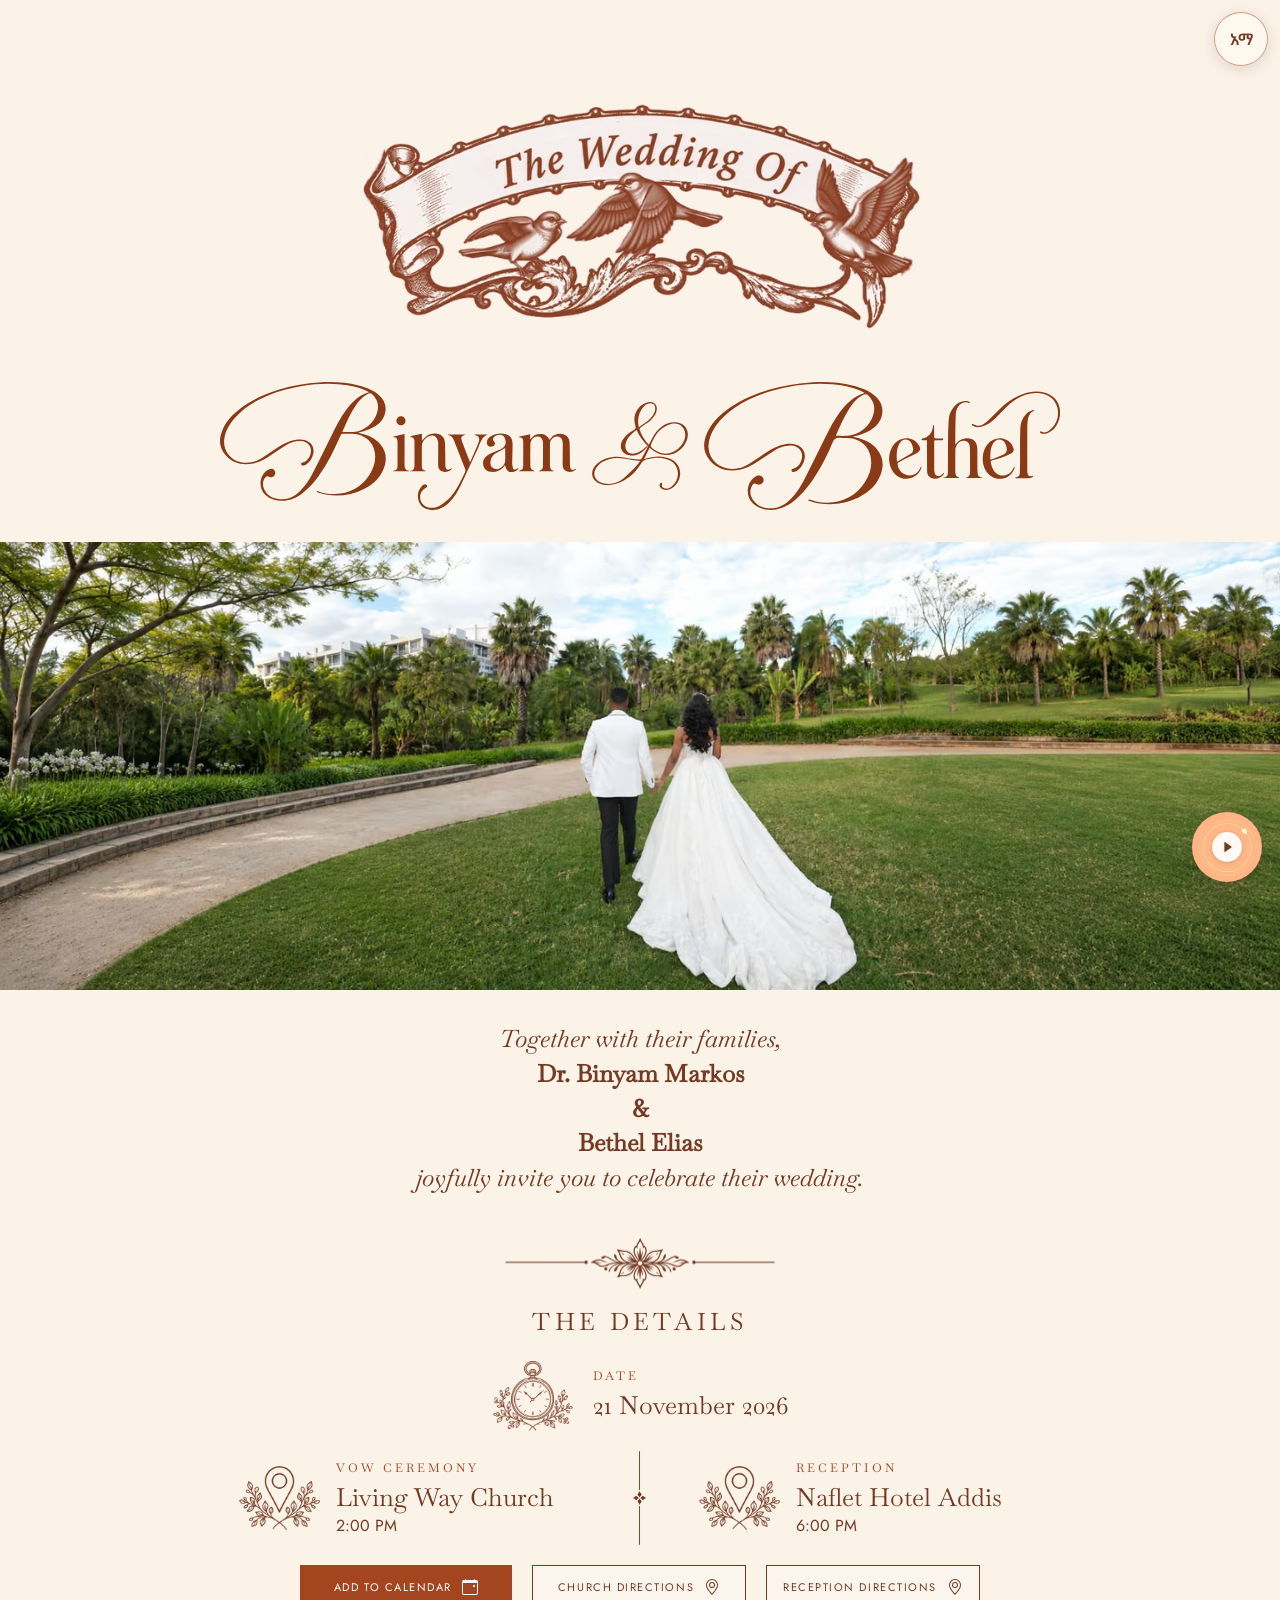
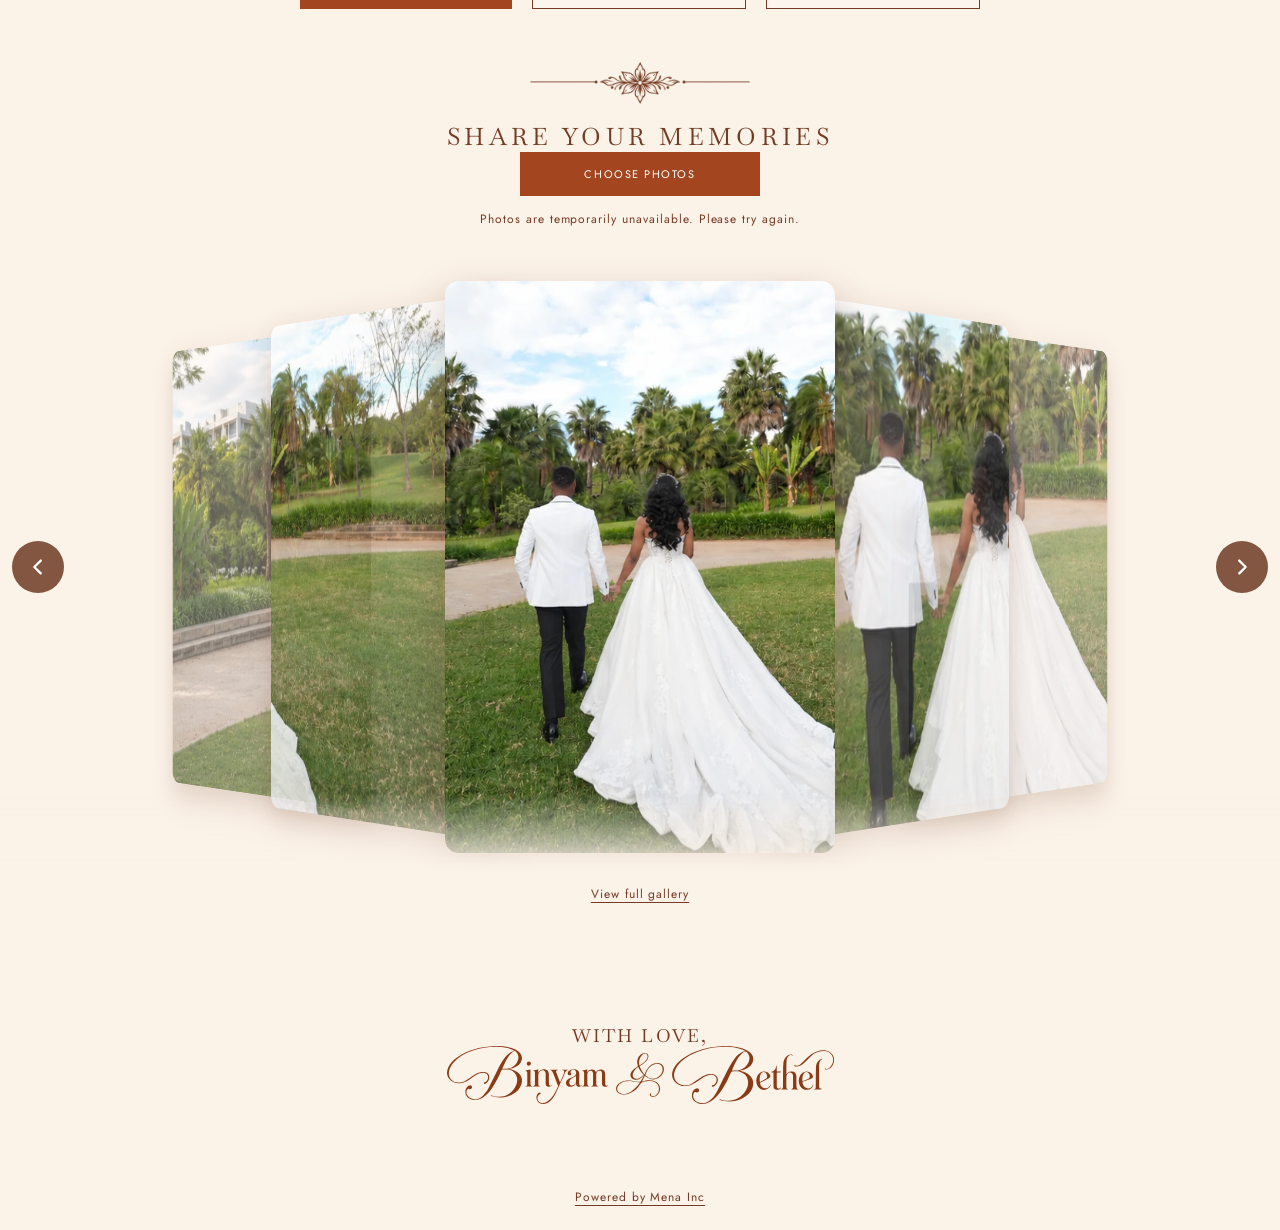
==== index.html @ ee1d6a3c "Publish invitation 399a0007" ====
<!doctype html>
<html lang="en">
<head>
<meta charset="utf-8">
<link rel="preconnect" href="https://bereket6244.github.io" crossorigin>
<meta name="viewport" content="width=device-width, initial-scale=1">
<link rel="icon" href="https://bereket6244.github.io/binyam-bethel-invite/images/biniyam-02.svg?v=2">
<title>Binyam &amp; Bethel | Wedding</title>
<meta name="description" content="Celebrate the wedding of Binyam and Bethel.">
<meta property="og:type" content="website">
<meta property="og:title" content="Binyam &amp; Bethel | Wedding Celebration">
<meta property="og:description" content="Celebrate the wedding of Binyam and Bethel.">
<meta name="twitter:card" content="summary_large_image">
<meta name="twitter:title" content="Binyam &amp; Bethel | Wedding Celebration">
<meta name="twitter:description" content="Celebrate the wedding of Binyam and Bethel.">
<script>(function(){var lang=new URLSearchParams(location.search).get('lang');if(lang!=='am'&&lang!=='en'){try{lang=localStorage.getItem('wedding-language')}catch(_){}}var am=lang==='am';document.documentElement.lang=am?'am':'en';document.documentElement.classList.toggle('lang-am',am);var names=am?['https://bereket6244.github.io/binyam-bethel-invite/images/biniyam-01.svg','https://bereket6244.github.io/binyam-bethel-invite/images/and-01.svg','https://bereket6244.github.io/binyam-bethel-invite/images/bethel-01.svg']:['https://bereket6244.github.io/binyam-bethel-invite/images/biniyam-02.svg?v=2','https://bereket6244.github.io/binyam-bethel-invite/images/and-03-01.svg','https://bereket6244.github.io/binyam-bethel-invite/images/bethel-02.svg'];names.forEach(function(src){var link=document.createElement('link');link.rel='preload';link.as='image';link.type='image/svg+xml';link.href=src;document.head.appendChild(link)})})();</script>
<script>document.documentElement.classList.add('js')</script>
<style>
@font-face{font-family:'Perfecto Calligraphy';src:url('https://bereket6244.github.io/binyam-bethel-invite/fonts/PerfectoCalligraphy.ttf') format('truetype');font-style:normal;font-weight:400;font-display:swap}
@font-face{font-family:'Baskervville';src:url('https://bereket6244.github.io/binyam-bethel-invite/fonts/baskervville-regular.woff2') format('woff2');font-style:normal;font-weight:400;font-display:swap}
@font-face{font-family:'Baskervville';src:url('https://bereket6244.github.io/binyam-bethel-invite/fonts/baskervville-italic.woff2') format('woff2');font-style:italic;font-weight:400;font-display:swap}
@font-face{font-family:'Jost';src:url('https://bereket6244.github.io/binyam-bethel-invite/fonts/jost-latin.woff2') format('woff2');font-style:normal;font-weight:300 500;font-display:swap}
@font-face{font-family:'Noto Sans Ethiopic';src:url('https://bereket6244.github.io/binyam-bethel-invite/fonts/NotoSansEthiopic-subset-v2.woff2') format('woff2');font-style:normal;font-weight:100 900;font-display:swap}
@font-face{font-family:'Noto Sans Ethiopic';src:url('https://bereket6244.github.io/binyam-bethel-invite/fonts/ethiopic-invitation-v1.woff2') format('woff2');font-style:normal;font-weight:100 900;font-display:swap;unicode-range:U+20-7E,U+B7,U+1201,U+1204-1206,U+1208-120E,U+1215,U+1218-121E,U+1220,U+1223,U+1225,U+1228-122B,U+122D-122E,U+1230-1233,U+1235,U+1237-1238,U+123B,U+123D,U+1240-1241,U+1243,U+1245-1246,U+124B,U+1260,U+1262-1266,U+1270-1279,U+127B-127D,U+1285,U+1290-1291,U+1293,U+1295,U+1299,U+129B,U+129D,U+12A0,U+12A4-12A5,U+12A8-12AB,U+12AD,U+12C8,U+12CB,U+12CD-12CE,U+12D3,U+12D5,U+12D8-12DD,U+12E3,U+12E8-12E9,U+12EB,U+12ED,U+12F0-12F3,U+12F5-12F6,U+1300,U+1305,U+1308-130D,U+1313,U+1320-1321,U+1323,U+1325,U+1328,U+132B,U+132D,U+133D,U+1348,U+134B,U+134D-134E,U+1352,U+1361-1364,U+2026}
@font-face{font-family:'Noto Ethiopic Switch';src:url('https://bereket6244.github.io/binyam-bethel-invite/fonts/NotoSansEthiopic-switch-v2.woff2') format('woff2');font-style:normal;font-weight:600;font-display:swap}
:root{--script-font:'Perfecto Calligraphy',cursive;--serif:'Baskerville','Baskervville',serif;--sans:'Jost',sans-serif;--ink:#743b24;--accent:#a34620;--bg:#fbf2e8}
*{box-sizing:border-box}
html{scroll-behavior:smooth}
html,body{margin:0;background:var(--bg)}
[hidden]{display:none!important}
a{color:var(--ink)}a:hover{color:var(--accent)}
.page{width:100%;background:var(--bg);color:var(--ink);font-family:var(--sans);overflow:hidden;font-size:18px}
.eyebrow{font-size:14px;letter-spacing:.2em;text-transform:uppercase;color:var(--accent)}
.h2{margin:0;font-family:var(--serif);font-weight:400;font-size:clamp(30px,6vw,40px);letter-spacing:.12em;text-transform:uppercase;line-height:1.2}
.btn{display:inline-flex;align-items:center;justify-content:center;min-height:52px;padding:0 30px;background:var(--accent);color:#fff;text-decoration:none;font-size:14px;letter-spacing:.16em;text-transform:uppercase}
.btn:hover{background:var(--ink);color:#fff}
.btn.ghost{background:transparent;color:var(--ink);border:1px solid var(--ink)}
.btn.ghost:hover{background:var(--ink);color:#fff}
.upload-input{position:absolute;width:1px;height:1px;padding:0;margin:-1px;overflow:hidden;clip-path:inset(50%);white-space:nowrap;border:0}
.upload-input:focus-visible+.upload-button{outline:3px solid var(--ink);outline-offset:3px}
/* Full flower illustrations stay inside each section, including their outer leaves. */
.floral{position:absolute;z-index:0;pointer-events:none;width:clamp(150px,25vw,300px)}
.floral img{display:block;width:100%;height:auto;object-fit:contain}
.floral.tl{top:0;left:0}
.floral.tr{top:0;right:0}
.floral.bl{bottom:0;left:0}
.floral.br{bottom:0;right:0}
.detail-flowers{display:flex;align-items:flex-end;justify-content:center;gap:clamp(24px,8vw,100px);max-width:640px;margin:56px auto 0;pointer-events:none}
.detail-flowers img{display:block;width:clamp(130px,28vw,220px);max-width:calc(50% - 12px);height:auto;object-fit:contain;opacity:.82}
/* names */
.banner-frame{--banner-width:700px;position:relative;width:min(100%,var(--banner-width));aspect-ratio:7/3;flex-shrink:0}
.banner-frame canvas{position:absolute;inset:0;width:100%;height:100%}.banner-frame img{display:block;width:100%;height:100%;object-fit:contain}
.hero-name{position:relative;margin:0;display:flex;flex-wrap:wrap;justify-content:center;align-items:center;column-gap:clamp(4px,1vw,12px);row-gap:0}
.name-art{position:relative;display:inline-flex;flex:none;align-items:center;justify-content:center;height:clamp(72px,10vw,130px)}
.name-binyam{aspect-ratio:290.95/104.6}
.name-bethel{aspect-ratio:290.95/104.6}
.name-ampersand{height:clamp(44px,6.8vw,88px);aspect-ratio:1233/1032}
.name-art img{position:absolute;inset:0;display:block;width:100%;height:100%;object-fit:contain;opacity:0}
.name-art.is-ready img{opacity:1}
.name-fallback{font-family:var(--script-font);font-weight:400;font-size:clamp(64px,11vw,115px);line-height:1;color:var(--ink);white-space:nowrap}
.name-ampersand .name-fallback{font-size:clamp(50px,7vw,80px);color:var(--ink)}
.js .name-fallback{display:none}
.js .name-art.is-slow .name-fallback{display:block}
.name-art.is-ready .name-fallback{display:none}
.invitation-name{display:block;font-weight:700;font-style:normal}
.invitation-name span{display:block}
/* invitation details */
.details-section{position:relative;padding:clamp(48px,8vw,80px) 20px clamp(24px,4vw,44px)}
.details-inner{max-width:1100px;margin:auto}
.details-ornament{display:block;width:min(58%,270px);height:52px;margin:0 auto 24px;background:var(--ink);-webkit-mask:url('https://bereket6244.github.io/binyam-bethel-invite/images/separator-icon-v2.webp') center/contain no-repeat;mask:url('https://bereket6244.github.io/binyam-bethel-invite/images/separator-icon-v2.webp') center/contain no-repeat}
.details-section h2{text-align:center;margin:0 0 14px;font-family:'Baskervville',serif;font-size:clamp(30px,5vw,44px);letter-spacing:.12em}
.details-separator{display:block;width:min(42%,190px);height:34px;margin:0 auto;background:var(--ink);-webkit-mask:url('https://bereket6244.github.io/binyam-bethel-invite/images/separator-icon-v2.webp') center/contain no-repeat;mask:url('https://bereket6244.github.io/binyam-bethel-invite/images/separator-icon-v2.webp') center/contain no-repeat}
.detail-grid{max-width:760px;margin:0 auto}
.detail-row{display:grid;grid-template-columns:110px minmax(0,1fr);align-items:center;gap:26px;min-height:128px}
.detail-art{display:block;width:100%;height:82px;background:var(--ink);-webkit-mask-position:right center;-webkit-mask-size:contain;-webkit-mask-repeat:no-repeat;mask-position:right center;mask-size:contain;mask-repeat:no-repeat}
.detail-art.clock{-webkit-mask-image:url('https://bereket6244.github.io/binyam-bethel-invite/images/clock-icon-v2.webp');mask-image:url('https://bereket6244.github.io/binyam-bethel-invite/images/clock-icon-v2.webp')}
.detail-art.location{-webkit-mask-image:url('https://bereket6244.github.io/binyam-bethel-invite/images/location-icon-v2.webp');mask-image:url('https://bereket6244.github.io/binyam-bethel-invite/images/location-icon-v2.webp')}
.detail-art.location{height:66px}
.detail-copy .eyebrow{font-family:var(--serif);font-size:18px;letter-spacing:.25em}
.detail-main{font-family:'Baskervville',serif;font-weight:400;font-size:clamp(26px,4vw,38px);line-height:1.15;margin:10px 0 4px}
.detail-sub{font-size:clamp(17px,2.8vw,23px);line-height:1.25;margin:0}
.details-actions{display:grid;gap:14px;margin:26px auto 0;max-width:500px}
.details-actions .btn{width:100%;min-height:54px;padding-inline:16px;gap:12px;font-size:clamp(13px,2vw,16px);letter-spacing:.14em}
.details-actions .btn.ghost{background:rgba(255,255,255,.22)}
.share-memories{text-align:center;margin:52px auto 0;max-width:760px}
.share-separator{width:min(70%,220px);height:44px;margin:0 auto 18px}
.share-memories h2{margin-bottom:12px}
.share-memories p{line-height:1.6;margin:0 auto 22px}
.share-memories .upload-button{width:240px;min-height:44px;padding:0 10px;font-size:11px;letter-spacing:.14em;cursor:pointer}
.share-memories .upload-status{min-height:0;margin:14px auto 0}
.share-memories .upload-status:empty{display:none}
.gallery-section{position:relative;padding:0 0 clamp(24px,5vw,48px);text-align:center}
.site-footer{position:relative;padding:48px 20px 72px;text-align:center}
.site-footer .closing-line{position:relative;z-index:1;margin:0 auto;color:var(--ink)}
.site-credit{padding:12px 20px 24px;text-align:center;font-family:var(--sans);font-size:12px;letter-spacing:.08em}
.site-credit a{color:var(--ink);text-decoration:underline;text-underline-offset:4px}
.closing-intro{display:block;font-family:'Baskervville',serif;font-weight:400;font-size:clamp(15px,2vw,18px);letter-spacing:.12em;text-transform:uppercase;line-height:1.2}
.closing-names{display:flex;flex-wrap:nowrap;justify-content:center;align-items:center;gap:clamp(2px,.5vw,6px)}
.closing-names .name-art{height:clamp(43px,5vw,58px)}
.closing-names .name-ampersand{height:clamp(33px,3.8vw,44px)}
.closing-names .name-fallback{font-size:clamp(36px,5vw,52px)}
.closing-names .name-ampersand .name-fallback{font-size:clamp(30px,3.8vw,42px)}
.closing-host{display:none}
.button-icon{display:inline-block;width:20px;height:20px;flex:none;background:currentColor;-webkit-mask-position:center;-webkit-mask-size:contain;-webkit-mask-repeat:no-repeat;mask-position:center;mask-size:contain;mask-repeat:no-repeat}
.button-icon.calendar{-webkit-mask-image:url('https://bereket6244.github.io/binyam-bethel-invite/images/calendar-icon.svg');mask-image:url('https://bereket6244.github.io/binyam-bethel-invite/images/calendar-icon.svg')}
.button-icon.pin{-webkit-mask-image:url('https://bereket6244.github.io/binyam-bethel-invite/images/map-pin-icon.svg');mask-image:url('https://bereket6244.github.io/binyam-bethel-invite/images/map-pin-icon.svg')}
@media (min-width:900px){
 .details-section{padding-top:42px;padding-bottom:28px}
 .details-ornament{margin-bottom:18px}
 .details-section h2{font-size:24px;letter-spacing:.18em;margin-bottom:0}
 .details-inner>.details-separator{display:none}
 .detail-grid{display:grid;grid-template-columns:minmax(0,1fr) 100px minmax(0,1fr);align-items:center;max-width:820px;margin-top:8px}
 .detail-row{min-height:102px}
 .detail-row:first-child{grid-template-columns:130px minmax(0,1fr);gap:19px;padding-left:12px}
 .detail-row:last-child{grid-template-columns:105px minmax(0,1fr);gap:12px;padding-left:25px}
 .detail-art{height:78px}
 .detail-art.location{height:64px}
 .detail-divider{width:94px;height:16px;transform:rotate(90deg);justify-self:center;margin:0;-webkit-mask-image:url('https://bereket6244.github.io/binyam-bethel-invite/images/minimal-divider-v2.webp');mask-image:url('https://bereket6244.github.io/binyam-bethel-invite/images/minimal-divider-v2.webp')}
 .detail-copy .eyebrow{font-size:12px;font-weight:400;letter-spacing:.25em}
 .detail-main{font-size:25px;margin:7px 0 4px}
 .detail-sub{font-size:16px}
 .details-actions{display:flex;max-width:500px;gap:20px;margin-top:16px}
 .details-actions .btn{flex:1;width:auto;min-height:44px;padding:0 10px;gap:10px;font-size:11px;letter-spacing:.14em;white-space:nowrap}
 .details-actions .button-icon{width:16px;height:16px}
}
/* gallery */
.stage{position:relative;height:clamp(400px,74vw,620px);perspective:1500px;overflow:hidden}
.stage::after{content:"";position:absolute;inset:auto 0 0;height:clamp(56px,8vw,84px);background:linear-gradient(to bottom,rgba(251,242,232,0),var(--bg) 95%);pointer-events:none;z-index:40}
.slide{position:absolute;top:24px;bottom:24px;left:50%;width:clamp(220px,38vw,390px);border:0;padding:0;border-radius:14px;background-color:#ddd;background-repeat:no-repeat;box-shadow:0 18px 40px rgba(106,57,32,.28);cursor:pointer;transition:transform 1s cubic-bezier(.22,.7,.2,1),opacity 1s ease}
/* Placeholder crops of one photo. To use separate photos, replace each rule with e.g.
   .g0{background-image:url(https://bereket6244.github.io/binyam-bethel-invite/images/gallery-1.jpg);background-size:cover;background-position:center} */
.stage.is-near .g0,.stage.is-near .g1,.stage.is-near .g2,.stage.is-near .g3,.stage.is-near .g4,.stage.is-near .g5,.stage.is-near .g6{background-image:url(https://bereket6244.github.io/binyam-bethel-invite/images/garden-walk.webp)}
.g0{background-size:auto 100%;background-position:54% 50%}
.g1{background-size:auto 170%;background-position:48.5% 50%}
.g2{background-size:auto 160%;background-position:56.5% 63%}
.g3{background-size:auto 240%;background-position:51.5% 60%}
.g4{background-size:auto 140%;background-position:61% 95%}
.g5{background-size:auto 150%;background-position:25% 40%}
.g6{background-size:auto 120%;background-position:78% 50%}
.arrow{position:absolute;top:50%;margin-top:-26px;width:52px;height:52px;border-radius:50%;border:0;background:rgba(103,52,29,.82);color:#fff;cursor:pointer;z-index:30;display:flex;align-items:center;justify-content:center}
.arrow:hover{background:var(--ink)}
.hero-photo{display:block;width:100%;height:auto;object-fit:contain}
.hero-photo{position:relative}
.js .hero-photo{opacity:0}
.js .hero-photo.is-loaded{opacity:1;transition:opacity .2s ease}
.hero-photo-wrap{left:-20px;width:100vw;max-width:none}
@media (min-width:768px){

 .hero-photo{width:100%;height:auto;aspect-ratio:20/7;object-fit:contain;object-position:center}
}
@media (max-width:640px){
 .page{font-size:19px}
 .btn{width:100%}
 .banner-frame{width:calc(100% + 40px);max-width:none}
 .hero-name{display:grid;grid-template-columns:auto auto;grid-template-areas:'bride and' 'groom groom';column-gap:4px;row-gap:0}
 .hero-name .name-binyam{grid-area:bride}
 .hero-name .name-ampersand{grid-area:and}
 .hero-name .name-bethel{grid-area:groom;justify-self:center}
 .hero-name .name-binyam{height:clamp(64px,21vw,92px)}
 .hero-name .name-ampersand{height:clamp(38px,12vw,56px)}
 .hero-name .name-bethel{height:clamp(76px,24vw,106px);margin-top:3px}
 .hero-photo{height:auto;object-fit:contain}
 .hero{padding-top:18px !important}
 .details-section{padding:48px 20px 24px}
 .details-ornament{height:40px;margin-bottom:20px}
 .details-section h2{font-size:clamp(23px,5.5vw,28px);letter-spacing:.1em}
 .details-inner>.details-separator,.detail-divider{width:min(52%,170px);height:18px;-webkit-mask-image:url('https://bereket6244.github.io/binyam-bethel-invite/images/minimal-divider-v2.webp');mask-image:url('https://bereket6244.github.io/binyam-bethel-invite/images/minimal-divider-v2.webp')}
 .detail-row{grid-template-columns:minmax(78px,28%) 1fr;gap:14px;min-height:110px}
 .detail-art{height:66px}
 .detail-art.location{height:54px}
 .detail-copy .eyebrow{font-size:15px}
 .detail-main{font-size:clamp(23px,6vw,31px);white-space:nowrap}
 .detail-sub{font-size:clamp(15px,4vw,19px)}
 .details-actions{max-width:300px;margin-top:24px;gap:12px}
 .details-actions .btn{min-height:48px;padding-inline:8px;gap:8px;font-size:clamp(11px,3.3vw,14px);letter-spacing:.12em;white-space:nowrap}
 .details-actions .button-icon{width:18px;height:18px}
 .share-memories{margin-top:42px}
 .share-memories .upload-button{width:300px;max-width:100%;min-height:48px;padding-inline:8px;font-size:clamp(11px,3.3vw,14px);letter-spacing:.12em}
}
@media (min-width:641px) and (max-width:899px){.details-inner{max-width:560px}}
@media (max-width:340px){.hero-name .name-binyam{height:20vw}}
@media (max-width:369px){
 .closing-names{display:grid;grid-template-columns:auto auto;grid-template-areas:'bride and' 'groom groom';column-gap:4px;row-gap:0}
 .closing-names .name-binyam{grid-area:bride}
 .closing-names .name-ampersand{grid-area:and}
 .closing-names .name-bethel{grid-area:groom;justify-self:center}
}
.music-toggle{position:fixed;right:max(18px,env(safe-area-inset-right));bottom:max(18px,env(safe-area-inset-bottom));z-index:100;width:70px;height:70px;padding:0;border:0;border-radius:50%;background:transparent;filter:drop-shadow(0 4px 10px rgba(85,46,28,.25));color:var(--ink);cursor:pointer;display:grid;place-items:center;transition:transform .2s ease,filter .2s ease}
.music-toggle:hover{transform:scale(1.06);filter:drop-shadow(0 6px 13px rgba(85,46,28,.32))}
.music-toggle:focus-visible{outline:3px solid var(--accent);outline-offset:4px}
.music-disc{position:absolute;inset:0;border-radius:50%;background:#c19a80 url('https://bereket6244.github.io/binyam-bethel-invite/images/music-disc-128.png') center/contain no-repeat;animation:music-spin 3s linear infinite;animation-play-state:paused}
.music-toggle.is-playing .music-disc{animation-play-state:running}
.music-center{position:relative;z-index:1;display:grid;place-items:center;width:30px;height:30px;border-radius:50%;background:#fffaf4;box-shadow:0 1px 4px rgba(85,46,28,.2)}
.music-center svg{width:16px;height:16px;fill:currentColor}
.music-center .pause-icon{display:none}
.music-toggle.is-playing .play-icon{display:none}
.music-toggle.is-playing .pause-icon{display:block}
.language-toggle{position:fixed;top:max(12px,env(safe-area-inset-top));right:max(12px,env(safe-area-inset-right));z-index:100;display:grid;place-items:center;width:54px;height:54px;padding:0;border:1px solid rgba(161,73,35,.5);border-radius:50%;background:rgba(255,248,239,.94);box-shadow:0 3px 14px rgba(85,46,28,.15);color:var(--ink);font:600 16px/1 'Noto Ethiopic Switch',var(--sans);cursor:pointer;backdrop-filter:blur(8px)}
.language-toggle:hover{background:#fff;border-color:var(--accent)}
.language-toggle:focus-visible{outline:3px solid var(--accent);outline-offset:3px}
.language-toggle{touch-action:manipulation;user-select:none;-webkit-user-select:none;-webkit-touch-callout:none}
.language-link-status{position:fixed;top:max(74px,calc(env(safe-area-inset-top) + 62px));right:max(12px,env(safe-area-inset-right));z-index:101;max-width:min(260px,calc(100vw - 24px));padding:8px 12px;border-radius:8px;background:var(--ink);color:#fff;font:500 14px/1.35 var(--sans);text-align:center;box-shadow:0 3px 14px rgba(85,46,28,.18);opacity:0;transform:translateY(-4px);transition:opacity .18s ease,transform .18s ease;pointer-events:none}
.lang-am .language-link-status{font-family:'Noto Sans Ethiopic',var(--sans)}
.language-link-status.is-visible{opacity:1;transform:translateY(0)}
.lang-am .page,.lang-am .guest-dialog{font-family:'Noto Sans Ethiopic',sans-serif}
.lang-am .eyebrow,.lang-am .h2,.lang-am .btn,.lang-am .details-section h2,.lang-am .detail-copy .eyebrow,.lang-am .detail-main,.lang-am .detail-sub,.lang-am .closing-intro,.lang-am .guest-dialog h2{font-family:'Noto Sans Ethiopic',sans-serif;letter-spacing:0;text-transform:none}
.lang-am .page{line-height:1.55;font-size:22px}
.lang-am .hero-name .name-binyam,.lang-am .closing-names .name-binyam{aspect-ratio:290.95/142.68}
.lang-am .hero-name .name-ampersand,.lang-am .closing-names .name-ampersand{aspect-ratio:131.77/115.4}
.lang-am .hero-name .name-bethel,.lang-am .closing-names .name-bethel{aspect-ratio:290.95/142.68}
.lang-am .hero-name .name-fallback,.lang-am .closing-names .name-fallback{font-family:'Noto Sans Ethiopic',sans-serif;font-size:inherit}
.lang-am #details .details-inner,.lang-am #details .details-inner h2,.lang-am #details .details-inner .eyebrow,.lang-am #details .details-inner .detail-main,.lang-am #details .details-inner .detail-sub,.lang-am #details .details-inner .btn{font-family:var(--serif)}
.lang-am .detail-main{white-space:normal}
.lang-am .details-actions .btn{font-size:clamp(19px,3.2vw,23px);white-space:normal;line-height:1.25}
.lang-am .share-memories .upload-button{font-size:clamp(20px,3.4vw,24px)}
.lang-am .gallery-link,.lang-am .share-memories .upload-status{font-size:21px;letter-spacing:0}
.lang-am{--am-detail-font-size:clamp(19px,4.2vw,24px)}
.lang-am .closing-intro{font-size:21px}
.lang-am .closing-names{display:none}
.lang-am .closing-host{display:block;font-family:'Noto Sans Ethiopic',sans-serif;font-size:21px;line-height:1.35}
.lang-am #top>p{font-size:var(--am-detail-font-size)!important;font-style:normal!important}
.lang-am .invitation-name{font-size:clamp(24px,5.4vw,29px)}
.lang-am .details-section h2,.lang-am .share-memories h2{font-size:clamp(28px,6vw,36px)}
.lang-am .detail-copy .eyebrow{font-size:19px}
.lang-am #details .detail-copy .eyebrow{display:block}
.lang-am .detail-main{font-size:var(--am-detail-font-size)}
.lang-am .detail-sub{font-size:var(--am-detail-font-size)}
.lang-am .guest-dialog{font-size:23px}
.lang-am .guest-dialog h2{font-size:clamp(27px,5.5vw,38px)}
.lang-am .guest-dialog button,.lang-am .guest-dialog a{font-family:'Noto Sans Ethiopic',sans-serif}
.lang-am .hero-name .name-binyam,.lang-am .hero-name .name-bethel{height:clamp(48px,12vw,100px);margin-top:0}
.lang-am .hero-name .name-ampersand{height:clamp(30px,7vw,60px)}
@media (max-width:640px){
 .lang-am .hero-name .name-binyam{height:clamp(72px,20vw,100px)}
 .lang-am .hero-name .name-ampersand{height:clamp(40px,10vw,54px)}
 .lang-am .hero-name .name-bethel{height:clamp(82px,22vw,106px);margin-top:4px}
}
@media (min-width:900px){.lang-am{--am-detail-font-size:18px}.lang-am .details-actions{max-width:620px}.lang-am .details-actions .btn{font-size:18px}}
@keyframes music-spin{to{transform:rotate(360deg)}}
@media (prefers-reduced-motion:reduce){.slide{transition:none}html{scroll-behavior:auto}.music-disc{animation:none}.music-toggle{transition:none}}
.music-disc{filter:sepia(1) saturate(1.9) hue-rotate(337deg)}

.lang-am .closing-names{display:flex}
.name-art img{filter:brightness(0) saturate(100%) invert(27%) sepia(55%) saturate(910%) hue-rotate(338deg) brightness(92%)}
@media (min-width:900px){
 .detail-grid>.detail-row:first-child{grid-column:1/-1;justify-self:center;grid-template-columns:80px auto;gap:20px;padding:0}
 .detail-grid>.detail-row:nth-child(2),.detail-grid>.detail-row:last-child{grid-template-columns:90px 1fr;gap:16px;padding:0}
 .details-actions{max-width:680px}
}
</style>
<script defer src="https://bereket6244.github.io/binyam-bethel-invite/i18n.js?v=ceremony-15"></script>
<script defer src="https://bereket6244.github.io/binyam-bethel-invite/banner.js?v=adaptive-3"></script>
</head>
<body>
<button class="language-toggle" id="langToggle" type="button" aria-label="Switch to Amharic" aria-pressed="false">አማ</button>
<span class="language-link-status" id="languageLinkStatus" role="status" aria-live="polite"></span>
<div class="page">

<section id="top" style="position:relative;padding:24px 20px 0">
<div class="hero" style="position:relative;z-index:1;display:flex;flex-direction:column;align-items:center;gap:10px;text-align:center;padding-top:clamp(24px,4vw,48px)">
<div class="banner-frame"><img id="bird-banner" width="350" height="150" alt="" fetchpriority="high"><canvas hidden aria-hidden="true"></canvas></div>
<script>document.getElementById('bird-banner').src='https://bereket6244.github.io/binyam-bethel-invite/video/birds-v1/'+(document.documentElement.lang==='am'?'amharic':'english')+'-poster.webp';</script>
<h1 class="hero-name" aria-label="Binyam and Bethel">
<span class="name-art name-binyam"><img src="https://bereket6244.github.io/binyam-bethel-invite/images/biniyam-02.svg?v=2" width="2086" height="641" alt="" aria-hidden="true" decoding="async" fetchpriority="high"><span class="name-fallback">Binyam</span></span><span class="name-art name-ampersand"><img src="https://bereket6244.github.io/binyam-bethel-invite/images/and-03-01.svg" width="1233" height="1032" alt="" aria-hidden="true" decoding="async" fetchpriority="high"><span class="name-fallback">&amp;</span></span><span class="name-art name-bethel"><img src="https://bereket6244.github.io/binyam-bethel-invite/images/bethel-02.svg" width="2165" height="712" alt="" aria-hidden="true" decoding="async" fetchpriority="high"><span class="name-fallback">Bethel</span></span>
</h1>
</div>

<div class="hero-photo-wrap" style="position:relative;margin:32px auto 0">
<picture><source media="(min-width:768px)" type="image/avif" srcset="https://bereket6244.github.io/binyam-bethel-invite/images/garden-960.avif 960w, https://bereket6244.github.io/binyam-bethel-invite/images/garden-1440.avif 1440w, https://bereket6244.github.io/binyam-bethel-invite/images/garden-walk.avif 2120w" sizes="100vw" width="2120" height="742"><source media="(max-width:767px)" type="image/avif" srcset="https://bereket6244.github.io/binyam-bethel-invite/images/garden-mobile-540.avif 540w, https://bereket6244.github.io/binyam-bethel-invite/images/garden-walk-mobile.avif 1002w" sizes="100vw" width="1002" height="742"><source media="(min-width:768px)" srcset="https://bereket6244.github.io/binyam-bethel-invite/images/garden-960.webp 960w, https://bereket6244.github.io/binyam-bethel-invite/images/garden-1440.webp 1440w, https://bereket6244.github.io/binyam-bethel-invite/images/garden-walk.webp 2120w" sizes="100vw" width="2120" height="742"><img class="hero-photo is-loaded" src="https://bereket6244.github.io/binyam-bethel-invite/images/garden-walk-mobile.webp" srcset="https://bereket6244.github.io/binyam-bethel-invite/images/garden-mobile-540.webp 540w, https://bereket6244.github.io/binyam-bethel-invite/images/garden-walk-mobile.webp 1002w" sizes="100vw" width="1002" height="742" fetchpriority="high" alt="The bride and groom walking hand in hand through the garden"></picture>
</div>
<p style="position:relative;max-width:560px;margin:32px auto 0;text-align:center;font-family:var(--serif);font-style:italic;font-size:clamp(19px,4.4vw,24px);line-height:1.45">Together with their families, <strong class="invitation-name"><span>Dr. Binyam Markos</span><span>&amp;</span><span>Bethel Elias</span></strong> joyfully invite you to celebrate their wedding.</p>
</section>

<section id="details" class="details-section">
<div class="details-inner">
<span class="details-ornament" aria-hidden="true"></span>
<h2 class="h2">The details</h2>
<span class="details-separator" aria-hidden="true"></span>
<div class="detail-grid">
<div class="detail-row">
<span class="detail-art clock" aria-hidden="true"></span>
<div class="detail-copy"><div class="eyebrow">Date</div><p class="detail-main js-date">21 November 2026</p></div>
</div>
<div class="detail-row">
<span class="detail-art location" aria-hidden="true"></span>
<div class="detail-copy"><div class="eyebrow">Vow ceremony</div><p class="detail-main">Living Way Church</p><p class="detail-sub" id="timeLabel">2:00 PM</p></div>
</div>
<span class="details-separator detail-divider" aria-hidden="true"></span>
<div class="detail-row">
<span class="detail-art location" aria-hidden="true"></span>
<div class="detail-copy"><div class="eyebrow">Reception</div><p class="detail-main">Naflet Hotel Addis</p><p class="detail-sub">6:00 PM</p></div>
</div>
</div>
<div class="details-actions">
<a class="btn" id="calBtn" href="#" target="_blank" rel="noopener">Add to calendar <span class="button-icon calendar" aria-hidden="true"></span></a>
<a class="btn ghost" id="mapsBtn" href="https://www.google.com/maps/search/?api=1&amp;query=Living+Way+Church+Addis+Ababa" target="_blank" rel="noopener">Church directions <span class="button-icon pin" aria-hidden="true"></span></a>
<a class="btn ghost" href="https://www.google.com/maps/search/?api=1&amp;query=Naflet+Hotel+Addis" target="_blank" rel="noopener">Reception directions <span class="button-icon pin" aria-hidden="true"></span></a>
</div>
<div id="photos" class="share-memories">
<span class="details-separator share-separator" aria-hidden="true"></span>
<h2 class="h2">Share your memories</h2>
<a class="btn" id="albumBtn" href="#" target="_blank" rel="noopener" style="display:none;margin-bottom:24px">Open the shared album</a>
<input class="upload-input" id="up" type="file" accept="image/jpeg,image/png,image/webp" multiple aria-label="Choose photos">
<label for="up" id="uploadLabel" class="btn upload-button"><span class="upload-label-text">Choose photos</span><span class="upload-spinner" aria-hidden="true"></span></label>
<p id="status" class="upload-status" aria-live="polite"></p>
</div>
</div>
</section>

<section id="gallery" class="gallery-section" aria-label="Photo gallery">
<div class="stage" id="stage">
<button class="slide g0" aria-label="The couple in the garden"></button>
<button class="slide g1" aria-label="The groom on the garden path"></button>
<button class="slide g2" aria-label="The bride in her wedding gown"></button>
<button class="slide g3" aria-label="Holding hands"></button>
<button class="slide g4" aria-label="The train of the wedding gown"></button>
<button class="slide g5" aria-label="Trees along the garden path"></button>
<button class="slide g6" aria-label="The garden lawn"></button>

<button class="arrow" id="prevBtn" style="left:12px" aria-label="Previous photo"><svg width="22" height="22" viewBox="0 0 24 24" fill="none" stroke="currentColor" stroke-width="2.5" stroke-linecap="round" stroke-linejoin="round" aria-hidden="true"><path d="M15 5l-7 7 7 7"/></svg></button>
<button class="arrow" id="nextBtn" style="right:12px" aria-label="Next photo"><svg width="22" height="22" viewBox="0 0 24 24" fill="none" stroke="currentColor" stroke-width="2.5" stroke-linecap="round" stroke-linejoin="round" aria-hidden="true"><path d="M9 5l7 7-7 7"/></svg></button>
</div>
<a id="fullGalleryBtn" class="gallery-link" href="#gallery">View full gallery</a>
</section>
<footer class="site-footer">
<p class="closing-line" aria-label="With love, Binyam and Bethel"><span class="closing-intro">With love,</span><span class="closing-names"><span class="name-art name-binyam"><img src="https://bereket6244.github.io/binyam-bethel-invite/images/biniyam-02.svg?v=2" width="2086" height="641" alt="" aria-hidden="true" decoding="async"><span class="name-fallback">Binyam</span></span><span class="name-art name-ampersand"><img src="https://bereket6244.github.io/binyam-bethel-invite/images/and-03-01.svg" width="1233" height="1032" alt="" aria-hidden="true" decoding="async"><span class="name-fallback">&amp;</span></span><span class="name-art name-bethel"><img src="https://bereket6244.github.io/binyam-bethel-invite/images/bethel-02.svg" width="2165" height="712" alt="" aria-hidden="true" decoding="async"><span class="name-fallback">Bethel</span></span></span></p>
</footer>
<div class="site-credit"><a href="https://menaincet.com/" target="_blank" rel="noopener noreferrer">Powered by Mena Inc</a></div>

</div>

<audio id="backgroundMusic" data-src="https://bereket6244.github.io/binyam-bethel-invite/audio/wedding-music.mp3" loop preload="none" playsinline></audio>
<button class="music-toggle" id="musicToggle" type="button" aria-label="Play background music" aria-pressed="false" title="Play background music">
  <span class="music-disc" aria-hidden="true"></span>
  <span class="music-center" aria-hidden="true">
    <svg class="play-icon" viewBox="0 0 24 24"><path d="M8 5.7a1 1 0 0 1 1.5-.86l9 6.3a1 1 0 0 1 0 1.64l-9 6.3A1 1 0 0 1 8 18.3z"/></svg>
    <svg class="pause-icon" viewBox="0 0 24 24"><path d="M6 5h4v14H6zm8 0h4v14h-4z"/></svg>
  </span>
</button>

<script>
/* ================= SETTINGS: edit these ================= */
const CONFIG = {
  weddingDate: '2026-11-21T14:00:00+03:00', // 2:00 PM in Addis Ababa (UTC+3)
  eventTitle: 'Binyam & Bethel Wedding',
  venueQuery: 'Living Way Church, Addis Ababa, Ethiopia',
  eventHours: 1,                              // length of the calendar event
  slideSeconds: 4,                            // gallery autoplay speed
  sharedAlbumUrl: ''                          // optional external album link
};
/* ======================================================== */
(function () {
  var reduce = window.matchMedia && window.matchMedia('(prefers-reduced-motion: reduce)').matches;


  var pad = function (n) { return String(n).padStart(2, '0'); };
  var $ = function (id) { return document.getElementById(id); };
  document.querySelectorAll('.name-art img').forEach(function (image) {
    var container = image.parentElement;
    var slowTimer = setTimeout(function () { if (!container.classList.contains('is-ready')) container.classList.add('is-slow'); }, 250);
    var showVector = function () {
      if (!image.naturalWidth) return;
      clearTimeout(slowTimer);
      container.classList.remove('is-slow');
      container.classList.add('is-ready');
    };
    image.addEventListener('load', showVector);
    image.addEventListener('error', function () { clearTimeout(slowTimer); container.classList.add('is-slow'); });
    if (image.complete) { if (image.naturalWidth) showVector(); else container.classList.add('is-slow'); }
  });

  /* ---- event info, links ---- */
  var dt = new Date(CONFIG.weddingDate);
  var end = new Date(dt.getTime() + CONFIG.eventHours * 3600000);
  var stamp = function (d) { return d.toISOString().replace(/[-:]/g, '').replace(/\.\d{3}Z$/, 'Z'); };
  var q = encodeURIComponent(CONFIG.venueQuery);
  $('calBtn').href = 'https://calendar.google.com/calendar/render?action=TEMPLATE&text=' + encodeURIComponent(CONFIG.eventTitle) + '&dates=' + stamp(dt) + '/' + stamp(end) + '&location=' + q + '&details=' + encodeURIComponent('Church at 2:00 PM at Living Way Church. Reception at 6:00 PM at Naflet Hotel Addis.');
  var dateLabel = dt.toLocaleDateString('en-GB', { day: 'numeric', month: 'long', year: 'numeric', timeZone: 'Africa/Addis_Ababa' });
  document.querySelectorAll('.js-date').forEach(function (e) { e.textContent = dateLabel; });
  $('timeLabel').textContent = dt.toLocaleTimeString('en-US', { hour: 'numeric', minute: '2-digit', timeZone: 'Africa/Addis_Ababa' });
  if (CONFIG.sharedAlbumUrl) { $('albumBtn').href = CONFIG.sharedAlbumUrl; $('albumBtn').style.display = 'inline-flex'; }

  /* ---- gallery coverflow ---- */
  var slides = Array.prototype.slice.call(document.querySelectorAll('.slide'));
  var defaultSlides = slides.slice();
  var stage = $('stage');
  if ('IntersectionObserver' in window) {
    var galleryObserver = new IntersectionObserver(function (entries) {
      if (entries[0].isIntersecting) { stage.classList.add('is-near'); galleryObserver.disconnect(); }
    }, {rootMargin:'150px'});
    galleryObserver.observe(stage);
  } else stage.classList.add('is-near');
  var deferredImages = Array.prototype.slice.call(document.querySelectorAll('img[data-src]'));
  if ('IntersectionObserver' in window) {
    var imageObserver = new IntersectionObserver(function (entries) {
      entries.forEach(function (entry) {
        if (entry.isIntersecting) {
          entry.target.src = entry.target.dataset.src;
          entry.target.removeAttribute('data-src');
          imageObserver.unobserve(entry.target);
        }
      });
    }, {rootMargin:'250px'});
    deferredImages.forEach(function (img) { imageObserver.observe(img); });
  } else deferredImages.forEach(function (img) { img.src = img.dataset.src; });
  var n = slides.length, idx = 0, paused = false, tick = 0;
  var currentGuestIds = '';
  function layout() {
    slides.forEach(function (el, i) {
      var off = ((i - idx + n) % n);
      if (off > n / 2) off -= n;
      var a = Math.abs(off), sign = off < 0 ? -1 : 1;
      var tx = a === 0 ? 0 : sign * (66 + (a - 1) * 30);
      var ry = a === 0 ? 0 : sign * 38;
      el.style.transform = 'translateX(' + (-50 + tx) + '%) rotateY(' + ry + 'deg) scale(' + (1 - 0.1 * a) + ')';
      el.style.zIndex = 10 - a;
      el.style.opacity = a > 2 ? 0 : 1 - 0.18 * a;
      el.style.pointerEvents = a > 2 ? 'none' : 'auto';
    });
  }
  function bindSlides() {
    slides.forEach(function (el, i) { el.addEventListener('click', function () {
      idx = i; tick = 0; layout();
      if (el.classList.contains('guest-slide')) {
        if (window.openGuestPhoto) window.openGuestPhoto(i);
      } else if (window.openBuiltInPhoto) window.openBuiltInPhoto(i);
    }); });
  }
  bindSlides();
  window.setGuestCarouselPhotos = function (photos) {
    var nextGuestIds = photos.map(function (photo) { return photo.id; }).join(',');
    if (currentGuestIds === nextGuestIds) return;
    currentGuestIds = nextGuestIds;
    slides.forEach(function (el) { el.remove(); });
    if (!photos.length) {
      slides = defaultSlides;
      slides.forEach(function (el) { stage.insertBefore(el, $('prevBtn')); });
      n = slides.length;
      idx = 0;
      layout();
      return;
    }
    slides = photos.map(function (photo, i) {
      var slide = document.createElement('div');
      slide.className = 'slide guest-slide';
      var button = document.createElement('button');
      button.className = 'guest-slide-open';
      button.type = 'button';
      button.setAttribute('aria-label', 'View guest photo ' + (i + 1));
      var image = document.createElement('img');
      image.src = photo.previewSrc;
      image.alt = '';
      image.loading = 'lazy';
      image.decoding = 'async';
      button.appendChild(image);
      slide.appendChild(button);
      if (window.createGuestDeleteButton) {
        var remove = window.createGuestDeleteButton(photo, i);
        if (remove) slide.appendChild(remove);
      }
      stage.insertBefore(slide, $('prevBtn'));
      return slide;
    });
    n = slides.length;
    idx = 0;
    tick = 0;
    bindSlides();
    layout();
  };
  $('prevBtn').addEventListener('click', function () { if (!n) return; idx = (idx + n - 1) % n; tick = 0; layout(); });
  $('nextBtn').addEventListener('click', function () { if (!n) return; idx = (idx + 1) % n; tick = 0; layout(); });
  $('stage').addEventListener('mouseenter', function () { paused = true; });
  $('stage').addEventListener('mouseleave', function () { paused = false; tick = 0; });
  var carouselGesture = null, suppressCarouselClickUntil = 0;
  function finishCarouselSwipe(dx, dy) {
    if (Math.abs(dx) <= 45 || Math.abs(dx) <= Math.abs(dy) * 1.2 || n <= 1) return;
    idx = (idx + (dx < 0 ? 1 : n - 1)) % n;
    tick = 0;
    layout();
    suppressCarouselClickUntil = Date.now() + 400;
  }
  stage.addEventListener('pointerdown', function (event) {
    if (event.pointerType === 'touch' || !event.isPrimary || event.target.closest('.arrow,.guest-delete')) return;
    carouselGesture = { id: event.pointerId, x: event.clientX, y: event.clientY, moved: false };
  });
  stage.addEventListener('pointermove', function (event) {
    if (!carouselGesture || carouselGesture.id !== event.pointerId) return;
    var dx = event.clientX - carouselGesture.x, dy = event.clientY - carouselGesture.y;
    if (Math.abs(dx) > 12 && Math.abs(dx) > Math.abs(dy) * 1.2) {
      carouselGesture.moved = true;
      if (stage.setPointerCapture && !stage.hasPointerCapture(event.pointerId)) stage.setPointerCapture(event.pointerId);
      event.preventDefault();
    }
  });
  stage.addEventListener('pointerup', function (event) {
    if (!carouselGesture || carouselGesture.id !== event.pointerId) return;
    var dx = event.clientX - carouselGesture.x, dy = event.clientY - carouselGesture.y;
    if (carouselGesture.moved) finishCarouselSwipe(dx, dy);
    carouselGesture = null;
  });
  stage.addEventListener('pointercancel', function () { carouselGesture = null; });
  var touchGesture = null;
  stage.addEventListener('touchstart', function (event) {
    if (event.touches.length !== 1 || event.target.closest('.arrow,.guest-delete')) return;
    var touch = event.changedTouches[0];
    touchGesture = { id: touch.identifier, x: touch.clientX, y: touch.clientY, horizontal: false };
  }, { passive: true });
  stage.addEventListener('touchmove', function (event) {
    if (!touchGesture || event.touches.length !== 1) return;
    var touch = event.touches[0];
    if (touch.identifier !== touchGesture.id) return;
    var dx = touch.clientX - touchGesture.x, dy = touch.clientY - touchGesture.y;
    if (!touchGesture.horizontal && Math.abs(dx) > 12 && Math.abs(dx) > Math.abs(dy) * 1.2) touchGesture.horizontal = true;
    if (touchGesture.horizontal) event.preventDefault();
  }, { passive: false });
  stage.addEventListener('touchend', function (event) {
    if (!touchGesture) return;
    for (var i = 0; i < event.changedTouches.length; i++) {
      var touch = event.changedTouches[i];
      if (touch.identifier !== touchGesture.id) continue;
      if (touchGesture.horizontal) finishCarouselSwipe(touch.clientX - touchGesture.x, touch.clientY - touchGesture.y);
      touchGesture = null;
      break;
    }
  });
  stage.addEventListener('touchcancel', function () { touchGesture = null; });
  stage.addEventListener('click', function (event) {
    if (Date.now() < suppressCarouselClickUntil) {
      event.preventDefault();
      event.stopImmediatePropagation();
      suppressCarouselClickUntil = 0;
    }
  }, true);
  layout();
  if (!reduce) {
    setInterval(function () {
      tick++;
      if (!paused && !document.querySelector('.guest-viewer[open]') && n > 1 && tick >= Math.max(2, CONFIG.slideSeconds)) { tick = 0; idx = (idx + 1) % n; layout(); }
    }, 1000);
  }

})();
</script>
<script>
(() => {
  let loading;
  let ready = false;
  const share = document.getElementById('photos');
  const stage = document.getElementById('stage');
  const galleryButton = document.getElementById('fullGalleryBtn');
  const input = document.getElementById('up');

  function loadGallery() {
    if (loading) return loading;
    loading = Promise.all([
      new Promise((resolve, reject) => {
        const link = document.createElement('link');
        link.rel = 'stylesheet';
        link.href = 'https://bereket6244.github.io/binyam-bethel-invite/guest-gallery.css?v=6';
        link.onload = resolve;
        link.onerror = reject;
        document.head.appendChild(link);
      }),
      new Promise((resolve, reject) => {
        const script = document.createElement('script');
        script.src = 'https://bereket6244.github.io/binyam-bethel-invite/guest-gallery.js?v=edge-1';
        script.onload = resolve;
        script.onerror = reject;
        document.body.appendChild(script);
      }),
    ]).then(() => { ready = true; }).catch(error => {
      loading = null;
      document.getElementById('status').textContent = 'Photos are temporarily unavailable. Please try again.';
      throw error;
    });
    return loading;
  }

  if ('IntersectionObserver' in window) {
    const observer = new IntersectionObserver(entries => {
      if (entries.some(entry => entry.isIntersecting)) {
        observer.disconnect();
        loadGallery().catch(() => {});
      }
    }, { rootMargin: '150px' });
    observer.observe(share);
  } else window.addEventListener('load', () => loadGallery().catch(() => {}), { once: true });

  galleryButton.addEventListener('click', event => {
    if (ready) return;
    event.preventDefault();
    event.stopImmediatePropagation();
    loadGallery().then(() => window.openFullGuestGallery?.()).catch(() => {});
  }, true);
  stage.addEventListener('click', event => {
    if (ready) return;
    const slide = event.target.closest('.slide');
    if (!slide) return;
    event.preventDefault();
    event.stopPropagation();
    const index = Array.from(stage.querySelectorAll('.slide')).indexOf(slide);
    loadGallery().then(() => window.openBuiltInPhoto?.(index)).catch(() => {});
  }, true);
  input.addEventListener('change', event => {
    if (ready) return;
    event.stopImmediatePropagation();
    loadGallery().then(() => input.dispatchEvent(new Event('change', { bubbles: true }))).catch(() => {});
  }, true);
})();
</script>
<script>
(() => {
  const audio = document.getElementById('backgroundMusic');
  const button = document.getElementById('musicToggle');
  let manuallyPaused = false;
  const removeInteractionFallback = () => {
    document.removeEventListener('pointerup', startOnInteraction, true);
    document.removeEventListener('touchend', startOnInteraction, true);
    document.removeEventListener('keydown', startOnInteraction, true);
    document.removeEventListener('click', startOnInteraction, true);
  };
  const sync = () => {
    const playing = !audio.paused && !audio.ended && !audio.error;
    button.classList.toggle('is-playing', playing);
    button.setAttribute('aria-pressed', String(playing));
    button.setAttribute('aria-label', playing ? 'Pause background music' : 'Play background music');
    button.title = playing ? 'Pause background music' : 'Play background music';
  };
  const tryPlay = async () => {
    if (manuallyPaused || !audio.paused) return;
    try {
      if (!audio.hasAttribute('src')) {
        audio.src = audio.dataset.src;
      }
      await audio.play();
    } catch (error) {
      // Sound autoplay is blocked on some browsers until a user gesture.
    } finally {
      sync();
    }
  };
  function startOnInteraction(event) {
    if (button.contains(event.target) || manuallyPaused || !audio.paused) return;
    tryPlay();
  }
  document.addEventListener('pointerup', startOnInteraction, true);
  document.addEventListener('touchend', startOnInteraction, true);
  document.addEventListener('keydown', startOnInteraction, true);
  document.addEventListener('click', startOnInteraction, true);
  // Load audio at the first interaction so it does not compete with the invitation.
  button.addEventListener('click', () => {
    if (audio.paused) {
      manuallyPaused = false;
      tryPlay();
    } else {
      manuallyPaused = true;
      audio.pause();
    }
  });
  audio.addEventListener('play', () => {
    removeInteractionFallback();
    sync();
  });
  audio.addEventListener('pause', sync);
  audio.addEventListener('ended', sync);
  audio.addEventListener('error', () => {
    audio.pause();
    sync();
  });
  sync();
})();
</script>
<script>
if ('serviceWorker' in navigator && (location.protocol === 'https:' || location.hostname === 'localhost' || location.hostname === '127.0.0.1')) {
  window.addEventListener('load', function () {
    setTimeout(function () { navigator.serviceWorker.register('sw.js').catch(function () {}); }, 1500);
  });
}
</script>
<script>if (new URLSearchParams(location.search).get('speedtest') === '1') {
  const script = document.createElement('script'); script.src = 'https://bereket6244.github.io/binyam-bethel-invite/speed-test.js'; document.body.appendChild(script);
}</script>
</body>
</html>
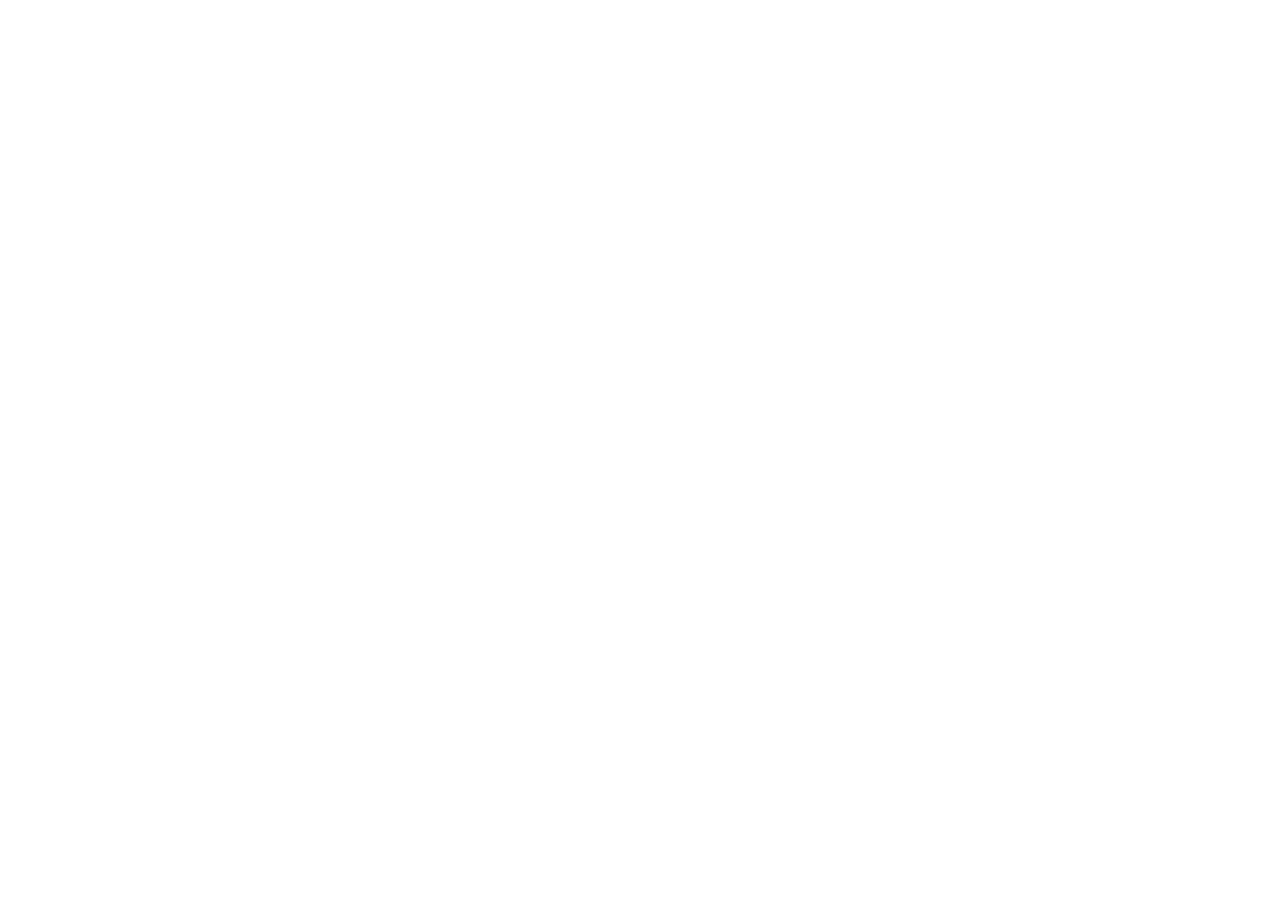
==== commit c3cba9a0: "Publish invitation f5ab6202" ====
--- a/index.html
+++ b/index.html
@@ -1,684 +1,4 @@
-<!doctype html>
-<html lang="en">
-<head>
-<meta charset="utf-8">
-<link rel="preconnect" href="https://bereket6244.github.io" crossorigin>
-<meta name="viewport" content="width=device-width, initial-scale=1">
-<link rel="icon" href="https://bereket6244.github.io/binyam-bethel-invite/images/biniyam-02.svg?v=2">
-<title>Binyam &amp; Bethel | Wedding</title>
-<meta name="description" content="Celebrate the wedding of Binyam and Bethel.">
-<meta property="og:type" content="website">
-<meta property="og:title" content="Binyam &amp; Bethel | Wedding Celebration">
-<meta property="og:description" content="Celebrate the wedding of Binyam and Bethel.">
-<meta name="twitter:card" content="summary_large_image">
-<meta name="twitter:title" content="Binyam &amp; Bethel | Wedding Celebration">
-<meta name="twitter:description" content="Celebrate the wedding of Binyam and Bethel.">
-<script>(function(){var lang=new URLSearchParams(location.search).get('lang');if(lang!=='am'&&lang!=='en'){try{lang=localStorage.getItem('wedding-language')}catch(_){}}var am=lang==='am';document.documentElement.lang=am?'am':'en';document.documentElement.classList.toggle('lang-am',am);var names=am?['https://bereket6244.github.io/binyam-bethel-invite/images/biniyam-01.svg','https://bereket6244.github.io/binyam-bethel-invite/images/and-01.svg','https://bereket6244.github.io/binyam-bethel-invite/images/bethel-01.svg']:['https://bereket6244.github.io/binyam-bethel-invite/images/biniyam-02.svg?v=2','https://bereket6244.github.io/binyam-bethel-invite/images/and-03-01.svg','https://bereket6244.github.io/binyam-bethel-invite/images/bethel-02.svg'];names.forEach(function(src){var link=document.createElement('link');link.rel='preload';link.as='image';link.type='image/svg+xml';link.href=src;document.head.appendChild(link)})})();</script>
-<script>document.documentElement.classList.add('js')</script>
-<style>
-@font-face{font-family:'Perfecto Calligraphy';src:url('https://bereket6244.github.io/binyam-bethel-invite/fonts/PerfectoCalligraphy.ttf') format('truetype');font-style:normal;font-weight:400;font-display:swap}
-@font-face{font-family:'Baskervville';src:url('https://bereket6244.github.io/binyam-bethel-invite/fonts/baskervville-regular.woff2') format('woff2');font-style:normal;font-weight:400;font-display:swap}
-@font-face{font-family:'Baskervville';src:url('https://bereket6244.github.io/binyam-bethel-invite/fonts/baskervville-italic.woff2') format('woff2');font-style:italic;font-weight:400;font-display:swap}
-@font-face{font-family:'Jost';src:url('https://bereket6244.github.io/binyam-bethel-invite/fonts/jost-latin.woff2') format('woff2');font-style:normal;font-weight:300 500;font-display:swap}
-@font-face{font-family:'Noto Sans Ethiopic';src:url('https://bereket6244.github.io/binyam-bethel-invite/fonts/NotoSansEthiopic-subset-v2.woff2') format('woff2');font-style:normal;font-weight:100 900;font-display:swap}
-@font-face{font-family:'Noto Sans Ethiopic';src:url('https://bereket6244.github.io/binyam-bethel-invite/fonts/ethiopic-invitation-v1.woff2') format('woff2');font-style:normal;font-weight:100 900;font-display:swap;unicode-range:U+20-7E,U+B7,U+1201,U+1204-1206,U+1208-120E,U+1215,U+1218-121E,U+1220,U+1223,U+1225,U+1228-122B,U+122D-122E,U+1230-1233,U+1235,U+1237-1238,U+123B,U+123D,U+1240-1241,U+1243,U+1245-1246,U+124B,U+1260,U+1262-1266,U+1270-1279,U+127B-127D,U+1285,U+1290-1291,U+1293,U+1295,U+1299,U+129B,U+129D,U+12A0,U+12A4-12A5,U+12A8-12AB,U+12AD,U+12C8,U+12CB,U+12CD-12CE,U+12D3,U+12D5,U+12D8-12DD,U+12E3,U+12E8-12E9,U+12EB,U+12ED,U+12F0-12F3,U+12F5-12F6,U+1300,U+1305,U+1308-130D,U+1313,U+1320-1321,U+1323,U+1325,U+1328,U+132B,U+132D,U+133D,U+1348,U+134B,U+134D-134E,U+1352,U+1361-1364,U+2026}
-@font-face{font-family:'Noto Ethiopic Switch';src:url('https://bereket6244.github.io/binyam-bethel-invite/fonts/NotoSansEthiopic-switch-v2.woff2') format('woff2');font-style:normal;font-weight:600;font-display:swap}
-:root{--script-font:'Perfecto Calligraphy',cursive;--serif:'Baskerville','Baskervville',serif;--sans:'Jost',sans-serif;--ink:#743b24;--accent:#a34620;--bg:#fbf2e8}
-*{box-sizing:border-box}
-html{scroll-behavior:smooth}
-html,body{margin:0;background:var(--bg)}
-[hidden]{display:none!important}
-a{color:var(--ink)}a:hover{color:var(--accent)}
-.page{width:100%;background:var(--bg);color:var(--ink);font-family:var(--sans);overflow:hidden;font-size:18px}
-.eyebrow{font-size:14px;letter-spacing:.2em;text-transform:uppercase;color:var(--accent)}
-.h2{margin:0;font-family:var(--serif);font-weight:400;font-size:clamp(30px,6vw,40px);letter-spacing:.12em;text-transform:uppercase;line-height:1.2}
-.btn{display:inline-flex;align-items:center;justify-content:center;min-height:52px;padding:0 30px;background:var(--accent);color:#fff;text-decoration:none;font-size:14px;letter-spacing:.16em;text-transform:uppercase}
-.btn:hover{background:var(--ink);color:#fff}
-.btn.ghost{background:transparent;color:var(--ink);border:1px solid var(--ink)}
-.btn.ghost:hover{background:var(--ink);color:#fff}
-.upload-input{position:absolute;width:1px;height:1px;padding:0;margin:-1px;overflow:hidden;clip-path:inset(50%);white-space:nowrap;border:0}
-.upload-input:focus-visible+.upload-button{outline:3px solid var(--ink);outline-offset:3px}
-/* Full flower illustrations stay inside each section, including their outer leaves. */
-.floral{position:absolute;z-index:0;pointer-events:none;width:clamp(150px,25vw,300px)}
-.floral img{display:block;width:100%;height:auto;object-fit:contain}
-.floral.tl{top:0;left:0}
-.floral.tr{top:0;right:0}
-.floral.bl{bottom:0;left:0}
-.floral.br{bottom:0;right:0}
-.detail-flowers{display:flex;align-items:flex-end;justify-content:center;gap:clamp(24px,8vw,100px);max-width:640px;margin:56px auto 0;pointer-events:none}
-.detail-flowers img{display:block;width:clamp(130px,28vw,220px);max-width:calc(50% - 12px);height:auto;object-fit:contain;opacity:.82}
-/* names */
-.banner-frame{--banner-width:700px;position:relative;width:min(100%,var(--banner-width));aspect-ratio:7/3;flex-shrink:0}
-.banner-frame canvas{position:absolute;inset:0;width:100%;height:100%}.banner-frame img{display:block;width:100%;height:100%;object-fit:contain}
-.hero-name{position:relative;margin:0;display:flex;flex-wrap:wrap;justify-content:center;align-items:center;column-gap:clamp(4px,1vw,12px);row-gap:0}
-.name-art{position:relative;display:inline-flex;flex:none;align-items:center;justify-content:center;height:clamp(72px,10vw,130px)}
-.name-binyam{aspect-ratio:290.95/104.6}
-.name-bethel{aspect-ratio:290.95/104.6}
-.name-ampersand{height:clamp(44px,6.8vw,88px);aspect-ratio:1233/1032}
-.name-art img{position:absolute;inset:0;display:block;width:100%;height:100%;object-fit:contain;opacity:0}
-.name-art.is-ready img{opacity:1}
-.name-fallback{font-family:var(--script-font);font-weight:400;font-size:clamp(64px,11vw,115px);line-height:1;color:var(--ink);white-space:nowrap}
-.name-ampersand .name-fallback{font-size:clamp(50px,7vw,80px);color:var(--ink)}
-.js .name-fallback{display:none}
-.js .name-art.is-slow .name-fallback{display:block}
-.name-art.is-ready .name-fallback{display:none}
-.invitation-name{display:block;font-weight:700;font-style:normal}
-.invitation-name span{display:block}
-/* invitation details */
-.details-section{position:relative;padding:clamp(48px,8vw,80px) 20px clamp(24px,4vw,44px)}
-.details-inner{max-width:1100px;margin:auto}
-.details-ornament{display:block;width:min(58%,270px);height:52px;margin:0 auto 24px;background:var(--ink);-webkit-mask:url('https://bereket6244.github.io/binyam-bethel-invite/images/separator-icon-v2.webp') center/contain no-repeat;mask:url('https://bereket6244.github.io/binyam-bethel-invite/images/separator-icon-v2.webp') center/contain no-repeat}
-.details-section h2{text-align:center;margin:0 0 14px;font-family:'Baskervville',serif;font-size:clamp(30px,5vw,44px);letter-spacing:.12em}
-.details-separator{display:block;width:min(42%,190px);height:34px;margin:0 auto;background:var(--ink);-webkit-mask:url('https://bereket6244.github.io/binyam-bethel-invite/images/separator-icon-v2.webp') center/contain no-repeat;mask:url('https://bereket6244.github.io/binyam-bethel-invite/images/separator-icon-v2.webp') center/contain no-repeat}
-.detail-grid{max-width:760px;margin:0 auto}
-.detail-row{display:grid;grid-template-columns:110px minmax(0,1fr);align-items:center;gap:26px;min-height:128px}
-.detail-art{display:block;width:100%;height:82px;background:var(--ink);-webkit-mask-position:right center;-webkit-mask-size:contain;-webkit-mask-repeat:no-repeat;mask-position:right center;mask-size:contain;mask-repeat:no-repeat}
-.detail-art.clock{-webkit-mask-image:url('https://bereket6244.github.io/binyam-bethel-invite/images/clock-icon-v2.webp');mask-image:url('https://bereket6244.github.io/binyam-bethel-invite/images/clock-icon-v2.webp')}
-.detail-art.location{-webkit-mask-image:url('https://bereket6244.github.io/binyam-bethel-invite/images/location-icon-v2.webp');mask-image:url('https://bereket6244.github.io/binyam-bethel-invite/images/location-icon-v2.webp')}
-.detail-art.location{height:66px}
-.detail-copy .eyebrow{font-family:var(--serif);font-size:18px;letter-spacing:.25em}
-.detail-main{font-family:'Baskervville',serif;font-weight:400;font-size:clamp(26px,4vw,38px);line-height:1.15;margin:10px 0 4px}
-.detail-sub{font-size:clamp(17px,2.8vw,23px);line-height:1.25;margin:0}
-.details-actions{display:grid;gap:14px;margin:26px auto 0;max-width:500px}
-.details-actions .btn{width:100%;min-height:54px;padding-inline:16px;gap:12px;font-size:clamp(13px,2vw,16px);letter-spacing:.14em}
-.details-actions .btn.ghost{background:rgba(255,255,255,.22)}
-.share-memories{text-align:center;margin:52px auto 0;max-width:760px}
-.share-separator{width:min(70%,220px);height:44px;margin:0 auto 18px}
-.share-memories h2{margin-bottom:12px}
-.share-memories p{line-height:1.6;margin:0 auto 22px}
-.share-memories .upload-button{width:240px;min-height:44px;padding:0 10px;font-size:11px;letter-spacing:.14em;cursor:pointer}
-.share-memories .upload-status{min-height:0;margin:14px auto 0}
-.share-memories .upload-status:empty{display:none}
-.gallery-section{position:relative;padding:0 0 clamp(24px,5vw,48px);text-align:center}
-.site-footer{position:relative;padding:48px 20px 72px;text-align:center}
-.site-footer .closing-line{position:relative;z-index:1;margin:0 auto;color:var(--ink)}
-.site-credit{padding:12px 20px 24px;text-align:center;font-family:var(--sans);font-size:12px;letter-spacing:.08em}
-.site-credit a{color:var(--ink);text-decoration:underline;text-underline-offset:4px}
-.closing-intro{display:block;font-family:'Baskervville',serif;font-weight:400;font-size:clamp(15px,2vw,18px);letter-spacing:.12em;text-transform:uppercase;line-height:1.2}
-.closing-names{display:flex;flex-wrap:nowrap;justify-content:center;align-items:center;gap:clamp(2px,.5vw,6px)}
-.closing-names .name-art{height:clamp(43px,5vw,58px)}
-.closing-names .name-ampersand{height:clamp(33px,3.8vw,44px)}
-.closing-names .name-fallback{font-size:clamp(36px,5vw,52px)}
-.closing-names .name-ampersand .name-fallback{font-size:clamp(30px,3.8vw,42px)}
-.closing-host{display:none}
-.button-icon{display:inline-block;width:20px;height:20px;flex:none;background:currentColor;-webkit-mask-position:center;-webkit-mask-size:contain;-webkit-mask-repeat:no-repeat;mask-position:center;mask-size:contain;mask-repeat:no-repeat}
-.button-icon.calendar{-webkit-mask-image:url('https://bereket6244.github.io/binyam-bethel-invite/images/calendar-icon.svg');mask-image:url('https://bereket6244.github.io/binyam-bethel-invite/images/calendar-icon.svg')}
-.button-icon.pin{-webkit-mask-image:url('https://bereket6244.github.io/binyam-bethel-invite/images/map-pin-icon.svg');mask-image:url('https://bereket6244.github.io/binyam-bethel-invite/images/map-pin-icon.svg')}
-@media (min-width:900px){
- .details-section{padding-top:42px;padding-bottom:28px}
- .details-ornament{margin-bottom:18px}
- .details-section h2{font-size:24px;letter-spacing:.18em;margin-bottom:0}
- .details-inner>.details-separator{display:none}
- .detail-grid{display:grid;grid-template-columns:minmax(0,1fr) 100px minmax(0,1fr);align-items:center;max-width:820px;margin-top:8px}
- .detail-row{min-height:102px}
- .detail-row:first-child{grid-template-columns:130px minmax(0,1fr);gap:19px;padding-left:12px}
- .detail-row:last-child{grid-template-columns:105px minmax(0,1fr);gap:12px;padding-left:25px}
- .detail-art{height:78px}
- .detail-art.location{height:64px}
- .detail-divider{width:94px;height:16px;transform:rotate(90deg);justify-self:center;margin:0;-webkit-mask-image:url('https://bereket6244.github.io/binyam-bethel-invite/images/minimal-divider-v2.webp');mask-image:url('https://bereket6244.github.io/binyam-bethel-invite/images/minimal-divider-v2.webp')}
- .detail-copy .eyebrow{font-size:12px;font-weight:400;letter-spacing:.25em}
- .detail-main{font-size:25px;margin:7px 0 4px}
- .detail-sub{font-size:16px}
- .details-actions{display:flex;max-width:500px;gap:20px;margin-top:16px}
- .details-actions .btn{flex:1;width:auto;min-height:44px;padding:0 10px;gap:10px;font-size:11px;letter-spacing:.14em;white-space:nowrap}
- .details-actions .button-icon{width:16px;height:16px}
-}
-/* gallery */
-.stage{position:relative;height:clamp(400px,74vw,620px);perspective:1500px;overflow:hidden}
-.stage::after{content:"";position:absolute;inset:auto 0 0;height:clamp(56px,8vw,84px);background:linear-gradient(to bottom,rgba(251,242,232,0),var(--bg) 95%);pointer-events:none;z-index:40}
-.slide{position:absolute;top:24px;bottom:24px;left:50%;width:clamp(220px,38vw,390px);border:0;padding:0;border-radius:14px;background-color:#ddd;background-repeat:no-repeat;box-shadow:0 18px 40px rgba(106,57,32,.28);cursor:pointer;transition:transform 1s cubic-bezier(.22,.7,.2,1),opacity 1s ease}
-/* Placeholder crops of one photo. To use separate photos, replace each rule with e.g.
-   .g0{background-image:url(https://bereket6244.github.io/binyam-bethel-invite/images/gallery-1.jpg);background-size:cover;background-position:center} */
-.stage.is-near .g0,.stage.is-near .g1,.stage.is-near .g2,.stage.is-near .g3,.stage.is-near .g4,.stage.is-near .g5,.stage.is-near .g6{background-image:url(https://bereket6244.github.io/binyam-bethel-invite/images/garden-walk.webp)}
-.g0{background-size:auto 100%;background-position:54% 50%}
-.g1{background-size:auto 170%;background-position:48.5% 50%}
-.g2{background-size:auto 160%;background-position:56.5% 63%}
-.g3{background-size:auto 240%;background-position:51.5% 60%}
-.g4{background-size:auto 140%;background-position:61% 95%}
-.g5{background-size:auto 150%;background-position:25% 40%}
-.g6{background-size:auto 120%;background-position:78% 50%}
-.arrow{position:absolute;top:50%;margin-top:-26px;width:52px;height:52px;border-radius:50%;border:0;background:rgba(103,52,29,.82);color:#fff;cursor:pointer;z-index:30;display:flex;align-items:center;justify-content:center}
-.arrow:hover{background:var(--ink)}
-.hero-photo{display:block;width:100%;height:auto;object-fit:contain}
-.hero-photo{position:relative}
-.js .hero-photo{opacity:0}
-.js .hero-photo.is-loaded{opacity:1;transition:opacity .2s ease}
-.hero-photo-wrap{left:-20px;width:100vw;max-width:none}
-@media (min-width:768px){
-
- .hero-photo{width:100%;height:auto;aspect-ratio:20/7;object-fit:contain;object-position:center}
-}
-@media (max-width:640px){
- .page{font-size:19px}
- .btn{width:100%}
- .banner-frame{width:calc(100% + 40px);max-width:none}
- .hero-name{display:grid;grid-template-columns:auto auto;grid-template-areas:'bride and' 'groom groom';column-gap:4px;row-gap:0}
- .hero-name .name-binyam{grid-area:bride}
- .hero-name .name-ampersand{grid-area:and}
- .hero-name .name-bethel{grid-area:groom;justify-self:center}
- .hero-name .name-binyam{height:clamp(64px,21vw,92px)}
- .hero-name .name-ampersand{height:clamp(38px,12vw,56px)}
- .hero-name .name-bethel{height:clamp(76px,24vw,106px);margin-top:3px}
- .hero-photo{height:auto;object-fit:contain}
- .hero{padding-top:18px !important}
- .details-section{padding:48px 20px 24px}
- .details-ornament{height:40px;margin-bottom:20px}
- .details-section h2{font-size:clamp(23px,5.5vw,28px);letter-spacing:.1em}
- .details-inner>.details-separator,.detail-divider{width:min(52%,170px);height:18px;-webkit-mask-image:url('https://bereket6244.github.io/binyam-bethel-invite/images/minimal-divider-v2.webp');mask-image:url('https://bereket6244.github.io/binyam-bethel-invite/images/minimal-divider-v2.webp')}
- .detail-row{grid-template-columns:minmax(78px,28%) 1fr;gap:14px;min-height:110px}
- .detail-art{height:66px}
- .detail-art.location{height:54px}
- .detail-copy .eyebrow{font-size:15px}
- .detail-main{font-size:clamp(23px,6vw,31px);white-space:nowrap}
- .detail-sub{font-size:clamp(15px,4vw,19px)}
- .details-actions{max-width:300px;margin-top:24px;gap:12px}
- .details-actions .btn{min-height:48px;padding-inline:8px;gap:8px;font-size:clamp(11px,3.3vw,14px);letter-spacing:.12em;white-space:nowrap}
- .details-actions .button-icon{width:18px;height:18px}
- .share-memories{margin-top:42px}
- .share-memories .upload-button{width:300px;max-width:100%;min-height:48px;padding-inline:8px;font-size:clamp(11px,3.3vw,14px);letter-spacing:.12em}
-}
-@media (min-width:641px) and (max-width:899px){.details-inner{max-width:560px}}
-@media (max-width:340px){.hero-name .name-binyam{height:20vw}}
-@media (max-width:369px){
- .closing-names{display:grid;grid-template-columns:auto auto;grid-template-areas:'bride and' 'groom groom';column-gap:4px;row-gap:0}
- .closing-names .name-binyam{grid-area:bride}
- .closing-names .name-ampersand{grid-area:and}
- .closing-names .name-bethel{grid-area:groom;justify-self:center}
-}
-.music-toggle{position:fixed;right:max(18px,env(safe-area-inset-right));bottom:max(18px,env(safe-area-inset-bottom));z-index:100;width:70px;height:70px;padding:0;border:0;border-radius:50%;background:transparent;filter:drop-shadow(0 4px 10px rgba(85,46,28,.25));color:var(--ink);cursor:pointer;display:grid;place-items:center;transition:transform .2s ease,filter .2s ease}
-.music-toggle:hover{transform:scale(1.06);filter:drop-shadow(0 6px 13px rgba(85,46,28,.32))}
-.music-toggle:focus-visible{outline:3px solid var(--accent);outline-offset:4px}
-.music-disc{position:absolute;inset:0;border-radius:50%;background:#c19a80 url('https://bereket6244.github.io/binyam-bethel-invite/images/music-disc-128.png') center/contain no-repeat;animation:music-spin 3s linear infinite;animation-play-state:paused}
-.music-toggle.is-playing .music-disc{animation-play-state:running}
-.music-center{position:relative;z-index:1;display:grid;place-items:center;width:30px;height:30px;border-radius:50%;background:#fffaf4;box-shadow:0 1px 4px rgba(85,46,28,.2)}
-.music-center svg{width:16px;height:16px;fill:currentColor}
-.music-center .pause-icon{display:none}
-.music-toggle.is-playing .play-icon{display:none}
-.music-toggle.is-playing .pause-icon{display:block}
-.language-toggle{position:fixed;top:max(12px,env(safe-area-inset-top));right:max(12px,env(safe-area-inset-right));z-index:100;display:grid;place-items:center;width:54px;height:54px;padding:0;border:1px solid rgba(161,73,35,.5);border-radius:50%;background:rgba(255,248,239,.94);box-shadow:0 3px 14px rgba(85,46,28,.15);color:var(--ink);font:600 16px/1 'Noto Ethiopic Switch',var(--sans);cursor:pointer;backdrop-filter:blur(8px)}
-.language-toggle:hover{background:#fff;border-color:var(--accent)}
-.language-toggle:focus-visible{outline:3px solid var(--accent);outline-offset:3px}
-.language-toggle{touch-action:manipulation;user-select:none;-webkit-user-select:none;-webkit-touch-callout:none}
-.language-link-status{position:fixed;top:max(74px,calc(env(safe-area-inset-top) + 62px));right:max(12px,env(safe-area-inset-right));z-index:101;max-width:min(260px,calc(100vw - 24px));padding:8px 12px;border-radius:8px;background:var(--ink);color:#fff;font:500 14px/1.35 var(--sans);text-align:center;box-shadow:0 3px 14px rgba(85,46,28,.18);opacity:0;transform:translateY(-4px);transition:opacity .18s ease,transform .18s ease;pointer-events:none}
-.lang-am .language-link-status{font-family:'Noto Sans Ethiopic',var(--sans)}
-.language-link-status.is-visible{opacity:1;transform:translateY(0)}
-.lang-am .page,.lang-am .guest-dialog{font-family:'Noto Sans Ethiopic',sans-serif}
-.lang-am .eyebrow,.lang-am .h2,.lang-am .btn,.lang-am .details-section h2,.lang-am .detail-copy .eyebrow,.lang-am .detail-main,.lang-am .detail-sub,.lang-am .closing-intro,.lang-am .guest-dialog h2{font-family:'Noto Sans Ethiopic',sans-serif;letter-spacing:0;text-transform:none}
-.lang-am .page{line-height:1.55;font-size:22px}
-.lang-am .hero-name .name-binyam,.lang-am .closing-names .name-binyam{aspect-ratio:290.95/142.68}
-.lang-am .hero-name .name-ampersand,.lang-am .closing-names .name-ampersand{aspect-ratio:131.77/115.4}
-.lang-am .hero-name .name-bethel,.lang-am .closing-names .name-bethel{aspect-ratio:290.95/142.68}
-.lang-am .hero-name .name-fallback,.lang-am .closing-names .name-fallback{font-family:'Noto Sans Ethiopic',sans-serif;font-size:inherit}
-.lang-am #details .details-inner,.lang-am #details .details-inner h2,.lang-am #details .details-inner .eyebrow,.lang-am #details .details-inner .detail-main,.lang-am #details .details-inner .detail-sub,.lang-am #details .details-inner .btn{font-family:var(--serif)}
-.lang-am .detail-main{white-space:normal}
-.lang-am .details-actions .btn{font-size:clamp(19px,3.2vw,23px);white-space:normal;line-height:1.25}
-.lang-am .share-memories .upload-button{font-size:clamp(20px,3.4vw,24px)}
-.lang-am .gallery-link,.lang-am .share-memories .upload-status{font-size:21px;letter-spacing:0}
-.lang-am{--am-detail-font-size:clamp(19px,4.2vw,24px)}
-.lang-am .closing-intro{font-size:21px}
-.lang-am .closing-names{display:none}
-.lang-am .closing-host{display:block;font-family:'Noto Sans Ethiopic',sans-serif;font-size:21px;line-height:1.35}
-.lang-am #top>p{font-size:var(--am-detail-font-size)!important;font-style:normal!important}
-.lang-am .invitation-name{font-size:clamp(24px,5.4vw,29px)}
-.lang-am .details-section h2,.lang-am .share-memories h2{font-size:clamp(28px,6vw,36px)}
-.lang-am .detail-copy .eyebrow{font-size:19px}
-.lang-am #details .detail-copy .eyebrow{display:block}
-.lang-am .detail-main{font-size:var(--am-detail-font-size)}
-.lang-am .detail-sub{font-size:var(--am-detail-font-size)}
-.lang-am .guest-dialog{font-size:23px}
-.lang-am .guest-dialog h2{font-size:clamp(27px,5.5vw,38px)}
-.lang-am .guest-dialog button,.lang-am .guest-dialog a{font-family:'Noto Sans Ethiopic',sans-serif}
-.lang-am .hero-name .name-binyam,.lang-am .hero-name .name-bethel{height:clamp(48px,12vw,100px);margin-top:0}
-.lang-am .hero-name .name-ampersand{height:clamp(30px,7vw,60px)}
-@media (max-width:640px){
- .lang-am .hero-name .name-binyam{height:clamp(72px,20vw,100px)}
- .lang-am .hero-name .name-ampersand{height:clamp(40px,10vw,54px)}
- .lang-am .hero-name .name-bethel{height:clamp(82px,22vw,106px);margin-top:4px}
-}
-@media (min-width:900px){.lang-am{--am-detail-font-size:18px}.lang-am .details-actions{max-width:620px}.lang-am .details-actions .btn{font-size:18px}}
-@keyframes music-spin{to{transform:rotate(360deg)}}
-@media (prefers-reduced-motion:reduce){.slide{transition:none}html{scroll-behavior:auto}.music-disc{animation:none}.music-toggle{transition:none}}
-.music-disc{filter:sepia(1) saturate(1.9) hue-rotate(337deg)}
-
-.lang-am .closing-names{display:flex}
-.name-art img{filter:brightness(0) saturate(100%) invert(27%) sepia(55%) saturate(910%) hue-rotate(338deg) brightness(92%)}
-@media (min-width:900px){
- .detail-grid>.detail-row:first-child{grid-column:1/-1;justify-self:center;grid-template-columns:80px auto;gap:20px;padding:0}
- .detail-grid>.detail-row:nth-child(2),.detail-grid>.detail-row:last-child{grid-template-columns:90px 1fr;gap:16px;padding:0}
- .details-actions{max-width:680px}
-}
-</style>
-<script defer src="https://bereket6244.github.io/binyam-bethel-invite/i18n.js?v=ceremony-15"></script>
-<script defer src="https://bereket6244.github.io/binyam-bethel-invite/banner.js?v=adaptive-3"></script>
-</head>
-<body>
-<button class="language-toggle" id="langToggle" type="button" aria-label="Switch to Amharic" aria-pressed="false">አማ</button>
-<span class="language-link-status" id="languageLinkStatus" role="status" aria-live="polite"></span>
-<div class="page">
-
-<section id="top" style="position:relative;padding:24px 20px 0">
-<div class="hero" style="position:relative;z-index:1;display:flex;flex-direction:column;align-items:center;gap:10px;text-align:center;padding-top:clamp(24px,4vw,48px)">
-<div class="banner-frame"><img id="bird-banner" width="350" height="150" alt="" fetchpriority="high"><canvas hidden aria-hidden="true"></canvas></div>
-<script>document.getElementById('bird-banner').src='https://bereket6244.github.io/binyam-bethel-invite/video/birds-v1/'+(document.documentElement.lang==='am'?'amharic':'english')+'-poster.webp';</script>
-<h1 class="hero-name" aria-label="Binyam and Bethel">
-<span class="name-art name-binyam"><img src="https://bereket6244.github.io/binyam-bethel-invite/images/biniyam-02.svg?v=2" width="2086" height="641" alt="" aria-hidden="true" decoding="async" fetchpriority="high"><span class="name-fallback">Binyam</span></span><span class="name-art name-ampersand"><img src="https://bereket6244.github.io/binyam-bethel-invite/images/and-03-01.svg" width="1233" height="1032" alt="" aria-hidden="true" decoding="async" fetchpriority="high"><span class="name-fallback">&amp;</span></span><span class="name-art name-bethel"><img src="https://bereket6244.github.io/binyam-bethel-invite/images/bethel-02.svg" width="2165" height="712" alt="" aria-hidden="true" decoding="async" fetchpriority="high"><span class="name-fallback">Bethel</span></span>
-</h1>
-</div>
-
-<div class="hero-photo-wrap" style="position:relative;margin:32px auto 0">
-<picture><source media="(min-width:768px)" type="image/avif" srcset="https://bereket6244.github.io/binyam-bethel-invite/images/garden-960.avif 960w, https://bereket6244.github.io/binyam-bethel-invite/images/garden-1440.avif 1440w, https://bereket6244.github.io/binyam-bethel-invite/images/garden-walk.avif 2120w" sizes="100vw" width="2120" height="742"><source media="(max-width:767px)" type="image/avif" srcset="https://bereket6244.github.io/binyam-bethel-invite/images/garden-mobile-540.avif 540w, https://bereket6244.github.io/binyam-bethel-invite/images/garden-walk-mobile.avif 1002w" sizes="100vw" width="1002" height="742"><source media="(min-width:768px)" srcset="https://bereket6244.github.io/binyam-bethel-invite/images/garden-960.webp 960w, https://bereket6244.github.io/binyam-bethel-invite/images/garden-1440.webp 1440w, https://bereket6244.github.io/binyam-bethel-invite/images/garden-walk.webp 2120w" sizes="100vw" width="2120" height="742"><img class="hero-photo is-loaded" src="https://bereket6244.github.io/binyam-bethel-invite/images/garden-walk-mobile.webp" srcset="https://bereket6244.github.io/binyam-bethel-invite/images/garden-mobile-540.webp 540w, https://bereket6244.github.io/binyam-bethel-invite/images/garden-walk-mobile.webp 1002w" sizes="100vw" width="1002" height="742" fetchpriority="high" alt="The bride and groom walking hand in hand through the garden"></picture>
-</div>
-<p style="position:relative;max-width:560px;margin:32px auto 0;text-align:center;font-family:var(--serif);font-style:italic;font-size:clamp(19px,4.4vw,24px);line-height:1.45">Together with their families, <strong class="invitation-name"><span>Dr. Binyam Markos</span><span>&amp;</span><span>Bethel Elias</span></strong> joyfully invite you to celebrate their wedding.</p>
-</section>
-
-<section id="details" class="details-section">
-<div class="details-inner">
-<span class="details-ornament" aria-hidden="true"></span>
-<h2 class="h2">The details</h2>
-<span class="details-separator" aria-hidden="true"></span>
-<div class="detail-grid">
-<div class="detail-row">
-<span class="detail-art clock" aria-hidden="true"></span>
-<div class="detail-copy"><div class="eyebrow">Date</div><p class="detail-main js-date">21 November 2026</p></div>
-</div>
-<div class="detail-row">
-<span class="detail-art location" aria-hidden="true"></span>
-<div class="detail-copy"><div class="eyebrow">Vow ceremony</div><p class="detail-main">Living Way Church</p><p class="detail-sub" id="timeLabel">2:00 PM</p></div>
-</div>
-<span class="details-separator detail-divider" aria-hidden="true"></span>
-<div class="detail-row">
-<span class="detail-art location" aria-hidden="true"></span>
-<div class="detail-copy"><div class="eyebrow">Reception</div><p class="detail-main">Naflet Hotel Addis</p><p class="detail-sub">6:00 PM</p></div>
-</div>
-</div>
-<div class="details-actions">
-<a class="btn" id="calBtn" href="#" target="_blank" rel="noopener">Add to calendar <span class="button-icon calendar" aria-hidden="true"></span></a>
-<a class="btn ghost" id="mapsBtn" href="https://www.google.com/maps/search/?api=1&amp;query=Living+Way+Church+Addis+Ababa" target="_blank" rel="noopener">Church directions <span class="button-icon pin" aria-hidden="true"></span></a>
-<a class="btn ghost" href="https://www.google.com/maps/search/?api=1&amp;query=Naflet+Hotel+Addis" target="_blank" rel="noopener">Reception directions <span class="button-icon pin" aria-hidden="true"></span></a>
-</div>
-<div id="photos" class="share-memories">
-<span class="details-separator share-separator" aria-hidden="true"></span>
-<h2 class="h2">Share your memories</h2>
-<a class="btn" id="albumBtn" href="#" target="_blank" rel="noopener" style="display:none;margin-bottom:24px">Open the shared album</a>
-<input class="upload-input" id="up" type="file" accept="image/jpeg,image/png,image/webp" multiple aria-label="Choose photos">
-<label for="up" id="uploadLabel" class="btn upload-button"><span class="upload-label-text">Choose photos</span><span class="upload-spinner" aria-hidden="true"></span></label>
-<p id="status" class="upload-status" aria-live="polite"></p>
-</div>
-</div>
-</section>
-
-<section id="gallery" class="gallery-section" aria-label="Photo gallery">
-<div class="stage" id="stage">
-<button class="slide g0" aria-label="The couple in the garden"></button>
-<button class="slide g1" aria-label="The groom on the garden path"></button>
-<button class="slide g2" aria-label="The bride in her wedding gown"></button>
-<button class="slide g3" aria-label="Holding hands"></button>
-<button class="slide g4" aria-label="The train of the wedding gown"></button>
-<button class="slide g5" aria-label="Trees along the garden path"></button>
-<button class="slide g6" aria-label="The garden lawn"></button>
-
-<button class="arrow" id="prevBtn" style="left:12px" aria-label="Previous photo"><svg width="22" height="22" viewBox="0 0 24 24" fill="none" stroke="currentColor" stroke-width="2.5" stroke-linecap="round" stroke-linejoin="round" aria-hidden="true"><path d="M15 5l-7 7 7 7"/></svg></button>
-<button class="arrow" id="nextBtn" style="right:12px" aria-label="Next photo"><svg width="22" height="22" viewBox="0 0 24 24" fill="none" stroke="currentColor" stroke-width="2.5" stroke-linecap="round" stroke-linejoin="round" aria-hidden="true"><path d="M9 5l7 7-7 7"/></svg></button>
-</div>
-<a id="fullGalleryBtn" class="gallery-link" href="#gallery">View full gallery</a>
-</section>
-<footer class="site-footer">
-<p class="closing-line" aria-label="With love, Binyam and Bethel"><span class="closing-intro">With love,</span><span class="closing-names"><span class="name-art name-binyam"><img src="https://bereket6244.github.io/binyam-bethel-invite/images/biniyam-02.svg?v=2" width="2086" height="641" alt="" aria-hidden="true" decoding="async"><span class="name-fallback">Binyam</span></span><span class="name-art name-ampersand"><img src="https://bereket6244.github.io/binyam-bethel-invite/images/and-03-01.svg" width="1233" height="1032" alt="" aria-hidden="true" decoding="async"><span class="name-fallback">&amp;</span></span><span class="name-art name-bethel"><img src="https://bereket6244.github.io/binyam-bethel-invite/images/bethel-02.svg" width="2165" height="712" alt="" aria-hidden="true" decoding="async"><span class="name-fallback">Bethel</span></span></span></p>
-</footer>
-<div class="site-credit"><a href="https://menaincet.com/" target="_blank" rel="noopener noreferrer">Powered by Mena Inc</a></div>
-
-</div>
-
-<audio id="backgroundMusic" data-src="https://bereket6244.github.io/binyam-bethel-invite/audio/wedding-music.mp3" loop preload="none" playsinline></audio>
-<button class="music-toggle" id="musicToggle" type="button" aria-label="Play background music" aria-pressed="false" title="Play background music">
-  <span class="music-disc" aria-hidden="true"></span>
-  <span class="music-center" aria-hidden="true">
-    <svg class="play-icon" viewBox="0 0 24 24"><path d="M8 5.7a1 1 0 0 1 1.5-.86l9 6.3a1 1 0 0 1 0 1.64l-9 6.3A1 1 0 0 1 8 18.3z"/></svg>
-    <svg class="pause-icon" viewBox="0 0 24 24"><path d="M6 5h4v14H6zm8 0h4v14h-4z"/></svg>
-  </span>
-</button>
-
-<script>
-/* ================= SETTINGS: edit these ================= */
-const CONFIG = {
-  weddingDate: '2026-11-21T14:00:00+03:00', // 2:00 PM in Addis Ababa (UTC+3)
-  eventTitle: 'Binyam & Bethel Wedding',
-  venueQuery: 'Living Way Church, Addis Ababa, Ethiopia',
-  eventHours: 1,                              // length of the calendar event
-  slideSeconds: 4,                            // gallery autoplay speed
-  sharedAlbumUrl: ''                          // optional external album link
-};
-/* ======================================================== */
-(function () {
-  var reduce = window.matchMedia && window.matchMedia('(prefers-reduced-motion: reduce)').matches;
-
-
-  var pad = function (n) { return String(n).padStart(2, '0'); };
-  var $ = function (id) { return document.getElementById(id); };
-  document.querySelectorAll('.name-art img').forEach(function (image) {
-    var container = image.parentElement;
-    var slowTimer = setTimeout(function () { if (!container.classList.contains('is-ready')) container.classList.add('is-slow'); }, 250);
-    var showVector = function () {
-      if (!image.naturalWidth) return;
-      clearTimeout(slowTimer);
-      container.classList.remove('is-slow');
-      container.classList.add('is-ready');
-    };
-    image.addEventListener('load', showVector);
-    image.addEventListener('error', function () { clearTimeout(slowTimer); container.classList.add('is-slow'); });
-    if (image.complete) { if (image.naturalWidth) showVector(); else container.classList.add('is-slow'); }
-  });
-
-  /* ---- event info, links ---- */
-  var dt = new Date(CONFIG.weddingDate);
-  var end = new Date(dt.getTime() + CONFIG.eventHours * 3600000);
-  var stamp = function (d) { return d.toISOString().replace(/[-:]/g, '').replace(/\.\d{3}Z$/, 'Z'); };
-  var q = encodeURIComponent(CONFIG.venueQuery);
-  $('calBtn').href = 'https://calendar.google.com/calendar/render?action=TEMPLATE&text=' + encodeURIComponent(CONFIG.eventTitle) + '&dates=' + stamp(dt) + '/' + stamp(end) + '&location=' + q + '&details=' + encodeURIComponent('Church at 2:00 PM at Living Way Church. Reception at 6:00 PM at Naflet Hotel Addis.');
-  var dateLabel = dt.toLocaleDateString('en-GB', { day: 'numeric', month: 'long', year: 'numeric', timeZone: 'Africa/Addis_Ababa' });
-  document.querySelectorAll('.js-date').forEach(function (e) { e.textContent = dateLabel; });
-  $('timeLabel').textContent = dt.toLocaleTimeString('en-US', { hour: 'numeric', minute: '2-digit', timeZone: 'Africa/Addis_Ababa' });
-  if (CONFIG.sharedAlbumUrl) { $('albumBtn').href = CONFIG.sharedAlbumUrl; $('albumBtn').style.display = 'inline-flex'; }
-
-  /* ---- gallery coverflow ---- */
-  var slides = Array.prototype.slice.call(document.querySelectorAll('.slide'));
-  var defaultSlides = slides.slice();
-  var stage = $('stage');
-  if ('IntersectionObserver' in window) {
-    var galleryObserver = new IntersectionObserver(function (entries) {
-      if (entries[0].isIntersecting) { stage.classList.add('is-near'); galleryObserver.disconnect(); }
-    }, {rootMargin:'150px'});
-    galleryObserver.observe(stage);
-  } else stage.classList.add('is-near');
-  var deferredImages = Array.prototype.slice.call(document.querySelectorAll('img[data-src]'));
-  if ('IntersectionObserver' in window) {
-    var imageObserver = new IntersectionObserver(function (entries) {
-      entries.forEach(function (entry) {
-        if (entry.isIntersecting) {
-          entry.target.src = entry.target.dataset.src;
-          entry.target.removeAttribute('data-src');
-          imageObserver.unobserve(entry.target);
-        }
-      });
-    }, {rootMargin:'250px'});
-    deferredImages.forEach(function (img) { imageObserver.observe(img); });
-  } else deferredImages.forEach(function (img) { img.src = img.dataset.src; });
-  var n = slides.length, idx = 0, paused = false, tick = 0;
-  var currentGuestIds = '';
-  function layout() {
-    slides.forEach(function (el, i) {
-      var off = ((i - idx + n) % n);
-      if (off > n / 2) off -= n;
-      var a = Math.abs(off), sign = off < 0 ? -1 : 1;
-      var tx = a === 0 ? 0 : sign * (66 + (a - 1) * 30);
-      var ry = a === 0 ? 0 : sign * 38;
-      el.style.transform = 'translateX(' + (-50 + tx) + '%) rotateY(' + ry + 'deg) scale(' + (1 - 0.1 * a) + ')';
-      el.style.zIndex = 10 - a;
-      el.style.opacity = a > 2 ? 0 : 1 - 0.18 * a;
-      el.style.pointerEvents = a > 2 ? 'none' : 'auto';
-    });
-  }
-  function bindSlides() {
-    slides.forEach(function (el, i) { el.addEventListener('click', function () {
-      idx = i; tick = 0; layout();
-      if (el.classList.contains('guest-slide')) {
-        if (window.openGuestPhoto) window.openGuestPhoto(i);
-      } else if (window.openBuiltInPhoto) window.openBuiltInPhoto(i);
-    }); });
-  }
-  bindSlides();
-  window.setGuestCarouselPhotos = function (photos) {
-    var nextGuestIds = photos.map(function (photo) { return photo.id; }).join(',');
-    if (currentGuestIds === nextGuestIds) return;
-    currentGuestIds = nextGuestIds;
-    slides.forEach(function (el) { el.remove(); });
-    if (!photos.length) {
-      slides = defaultSlides;
-      slides.forEach(function (el) { stage.insertBefore(el, $('prevBtn')); });
-      n = slides.length;
-      idx = 0;
-      layout();
-      return;
-    }
-    slides = photos.map(function (photo, i) {
-      var slide = document.createElement('div');
-      slide.className = 'slide guest-slide';
-      var button = document.createElement('button');
-      button.className = 'guest-slide-open';
-      button.type = 'button';
-      button.setAttribute('aria-label', 'View guest photo ' + (i + 1));
-      var image = document.createElement('img');
-      image.src = photo.previewSrc;
-      image.alt = '';
-      image.loading = 'lazy';
-      image.decoding = 'async';
-      button.appendChild(image);
-      slide.appendChild(button);
-      if (window.createGuestDeleteButton) {
-        var remove = window.createGuestDeleteButton(photo, i);
-        if (remove) slide.appendChild(remove);
-      }
-      stage.insertBefore(slide, $('prevBtn'));
-      return slide;
-    });
-    n = slides.length;
-    idx = 0;
-    tick = 0;
-    bindSlides();
-    layout();
-  };
-  $('prevBtn').addEventListener('click', function () { if (!n) return; idx = (idx + n - 1) % n; tick = 0; layout(); });
-  $('nextBtn').addEventListener('click', function () { if (!n) return; idx = (idx + 1) % n; tick = 0; layout(); });
-  $('stage').addEventListener('mouseenter', function () { paused = true; });
-  $('stage').addEventListener('mouseleave', function () { paused = false; tick = 0; });
-  var carouselGesture = null, suppressCarouselClickUntil = 0;
-  function finishCarouselSwipe(dx, dy) {
-    if (Math.abs(dx) <= 45 || Math.abs(dx) <= Math.abs(dy) * 1.2 || n <= 1) return;
-    idx = (idx + (dx < 0 ? 1 : n - 1)) % n;
-    tick = 0;
-    layout();
-    suppressCarouselClickUntil = Date.now() + 400;
-  }
-  stage.addEventListener('pointerdown', function (event) {
-    if (event.pointerType === 'touch' || !event.isPrimary || event.target.closest('.arrow,.guest-delete')) return;
-    carouselGesture = { id: event.pointerId, x: event.clientX, y: event.clientY, moved: false };
-  });
-  stage.addEventListener('pointermove', function (event) {
-    if (!carouselGesture || carouselGesture.id !== event.pointerId) return;
-    var dx = event.clientX - carouselGesture.x, dy = event.clientY - carouselGesture.y;
-    if (Math.abs(dx) > 12 && Math.abs(dx) > Math.abs(dy) * 1.2) {
-      carouselGesture.moved = true;
-      if (stage.setPointerCapture && !stage.hasPointerCapture(event.pointerId)) stage.setPointerCapture(event.pointerId);
-      event.preventDefault();
-    }
-  });
-  stage.addEventListener('pointerup', function (event) {
-    if (!carouselGesture || carouselGesture.id !== event.pointerId) return;
-    var dx = event.clientX - carouselGesture.x, dy = event.clientY - carouselGesture.y;
-    if (carouselGesture.moved) finishCarouselSwipe(dx, dy);
-    carouselGesture = null;
-  });
-  stage.addEventListener('pointercancel', function () { carouselGesture = null; });
-  var touchGesture = null;
-  stage.addEventListener('touchstart', function (event) {
-    if (event.touches.length !== 1 || event.target.closest('.arrow,.guest-delete')) return;
-    var touch = event.changedTouches[0];
-    touchGesture = { id: touch.identifier, x: touch.clientX, y: touch.clientY, horizontal: false };
-  }, { passive: true });
-  stage.addEventListener('touchmove', function (event) {
-    if (!touchGesture || event.touches.length !== 1) return;
-    var touch = event.touches[0];
-    if (touch.identifier !== touchGesture.id) return;
-    var dx = touch.clientX - touchGesture.x, dy = touch.clientY - touchGesture.y;
-    if (!touchGesture.horizontal && Math.abs(dx) > 12 && Math.abs(dx) > Math.abs(dy) * 1.2) touchGesture.horizontal = true;
-    if (touchGesture.horizontal) event.preventDefault();
-  }, { passive: false });
-  stage.addEventListener('touchend', function (event) {
-    if (!touchGesture) return;
-    for (var i = 0; i < event.changedTouches.length; i++) {
-      var touch = event.changedTouches[i];
-      if (touch.identifier !== touchGesture.id) continue;
-      if (touchGesture.horizontal) finishCarouselSwipe(touch.clientX - touchGesture.x, touch.clientY - touchGesture.y);
-      touchGesture = null;
-      break;
-    }
-  });
-  stage.addEventListener('touchcancel', function () { touchGesture = null; });
-  stage.addEventListener('click', function (event) {
-    if (Date.now() < suppressCarouselClickUntil) {
-      event.preventDefault();
-      event.stopImmediatePropagation();
-      suppressCarouselClickUntil = 0;
-    }
-  }, true);
-  layout();
-  if (!reduce) {
-    setInterval(function () {
-      tick++;
-      if (!paused && !document.querySelector('.guest-viewer[open]') && n > 1 && tick >= Math.max(2, CONFIG.slideSeconds)) { tick = 0; idx = (idx + 1) % n; layout(); }
-    }, 1000);
-  }
-
-})();
-</script>
-<script>
-(() => {
-  let loading;
-  let ready = false;
-  const share = document.getElementById('photos');
-  const stage = document.getElementById('stage');
-  const galleryButton = document.getElementById('fullGalleryBtn');
-  const input = document.getElementById('up');
-
-  function loadGallery() {
-    if (loading) return loading;
-    loading = Promise.all([
-      new Promise((resolve, reject) => {
-        const link = document.createElement('link');
-        link.rel = 'stylesheet';
-        link.href = 'https://bereket6244.github.io/binyam-bethel-invite/guest-gallery.css?v=6';
-        link.onload = resolve;
-        link.onerror = reject;
-        document.head.appendChild(link);
-      }),
-      new Promise((resolve, reject) => {
-        const script = document.createElement('script');
-        script.src = 'https://bereket6244.github.io/binyam-bethel-invite/guest-gallery.js?v=edge-1';
-        script.onload = resolve;
-        script.onerror = reject;
-        document.body.appendChild(script);
-      }),
-    ]).then(() => { ready = true; }).catch(error => {
-      loading = null;
-      document.getElementById('status').textContent = 'Photos are temporarily unavailable. Please try again.';
-      throw error;
-    });
-    return loading;
-  }
-
-  if ('IntersectionObserver' in window) {
-    const observer = new IntersectionObserver(entries => {
-      if (entries.some(entry => entry.isIntersecting)) {
-        observer.disconnect();
-        loadGallery().catch(() => {});
-      }
-    }, { rootMargin: '150px' });
-    observer.observe(share);
-  } else window.addEventListener('load', () => loadGallery().catch(() => {}), { once: true });
-
-  galleryButton.addEventListener('click', event => {
-    if (ready) return;
-    event.preventDefault();
-    event.stopImmediatePropagation();
-    loadGallery().then(() => window.openFullGuestGallery?.()).catch(() => {});
-  }, true);
-  stage.addEventListener('click', event => {
-    if (ready) return;
-    const slide = event.target.closest('.slide');
-    if (!slide) return;
-    event.preventDefault();
-    event.stopPropagation();
-    const index = Array.from(stage.querySelectorAll('.slide')).indexOf(slide);
-    loadGallery().then(() => window.openBuiltInPhoto?.(index)).catch(() => {});
-  }, true);
-  input.addEventListener('change', event => {
-    if (ready) return;
-    event.stopImmediatePropagation();
-    loadGallery().then(() => input.dispatchEvent(new Event('change', { bubbles: true }))).catch(() => {});
-  }, true);
-})();
-</script>
-<script>
-(() => {
-  const audio = document.getElementById('backgroundMusic');
-  const button = document.getElementById('musicToggle');
-  let manuallyPaused = false;
-  const removeInteractionFallback = () => {
-    document.removeEventListener('pointerup', startOnInteraction, true);
-    document.removeEventListener('touchend', startOnInteraction, true);
-    document.removeEventListener('keydown', startOnInteraction, true);
-    document.removeEventListener('click', startOnInteraction, true);
-  };
-  const sync = () => {
-    const playing = !audio.paused && !audio.ended && !audio.error;
-    button.classList.toggle('is-playing', playing);
-    button.setAttribute('aria-pressed', String(playing));
-    button.setAttribute('aria-label', playing ? 'Pause background music' : 'Play background music');
-    button.title = playing ? 'Pause background music' : 'Play background music';
-  };
-  const tryPlay = async () => {
-    if (manuallyPaused || !audio.paused) return;
-    try {
-      if (!audio.hasAttribute('src')) {
-        audio.src = audio.dataset.src;
-      }
-      await audio.play();
-    } catch (error) {
-      // Sound autoplay is blocked on some browsers until a user gesture.
-    } finally {
-      sync();
-    }
-  };
-  function startOnInteraction(event) {
-    if (button.contains(event.target) || manuallyPaused || !audio.paused) return;
-    tryPlay();
-  }
-  document.addEventListener('pointerup', startOnInteraction, true);
-  document.addEventListener('touchend', startOnInteraction, true);
-  document.addEventListener('keydown', startOnInteraction, true);
-  document.addEventListener('click', startOnInteraction, true);
-  // Load audio at the first interaction so it does not compete with the invitation.
-  button.addEventListener('click', () => {
-    if (audio.paused) {
-      manuallyPaused = false;
-      tryPlay();
-    } else {
-      manuallyPaused = true;
-      audio.pause();
-    }
-  });
-  audio.addEventListener('play', () => {
-    removeInteractionFallback();
-    sync();
-  });
-  audio.addEventListener('pause', sync);
-  audio.addEventListener('ended', sync);
-  audio.addEventListener('error', () => {
-    audio.pause();
-    sync();
-  });
-  sync();
-})();
-</script>
-<script>
-if ('serviceWorker' in navigator && (location.protocol === 'https:' || location.hostname === 'localhost' || location.hostname === '127.0.0.1')) {
-  window.addEventListener('load', function () {
-    setTimeout(function () { navigator.serviceWorker.register('sw.js').catch(function () {}); }, 1500);
-  });
-}
-</script>
-<script>if (new URLSearchParams(location.search).get('speedtest') === '1') {
-  const script = document.createElement('script'); script.src = 'https://bereket6244.github.io/binyam-bethel-invite/speed-test.js'; document.body.appendChild(script);
-}</script>
-</body>
-</html>
+<!doctype html><meta charset="utf-8"><title>Binyam &amp; Bethel</title>
+<link rel="canonical" href="https://menaincet.com/binyam-bethel/">
+<script>location.replace('https://menaincet.com/binyam-bethel/' + location.search + location.hash)</script>
+<a href="https://menaincet.com/binyam-bethel/">Open the wedding invitation</a>
